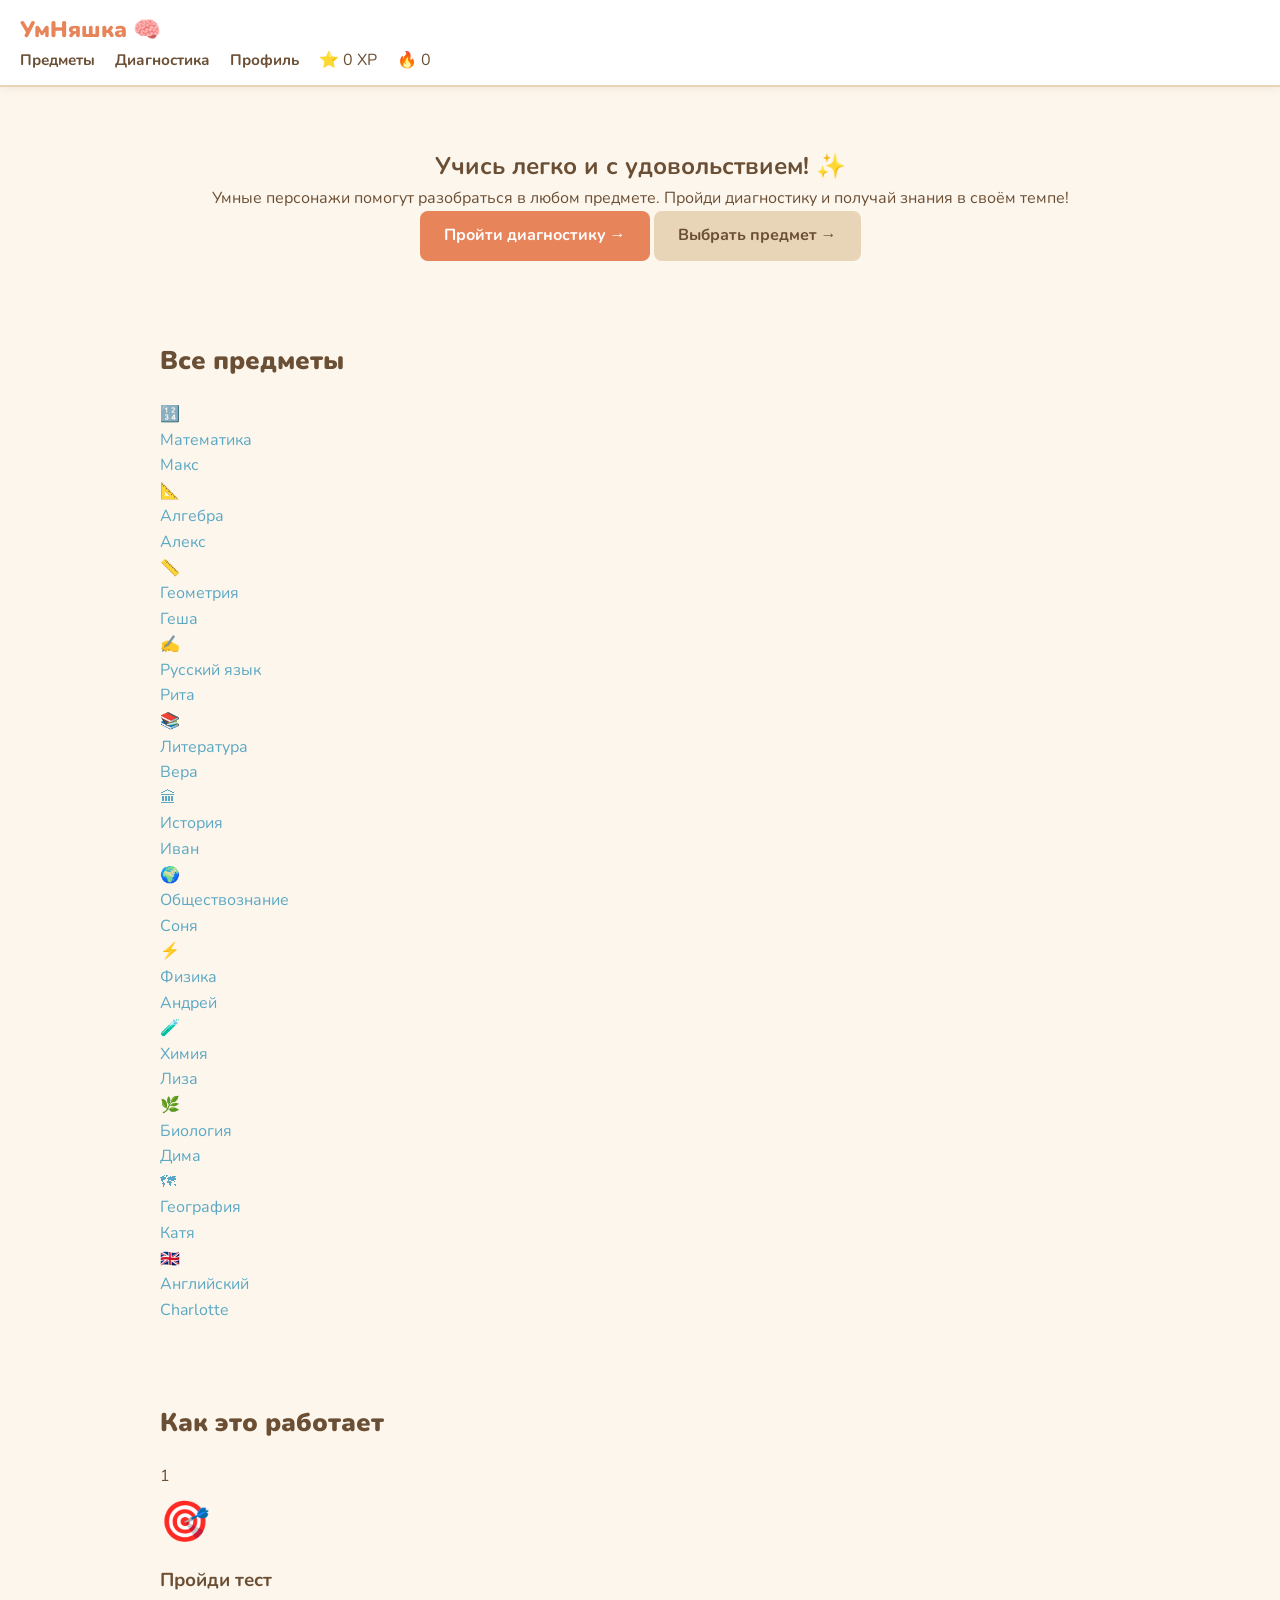
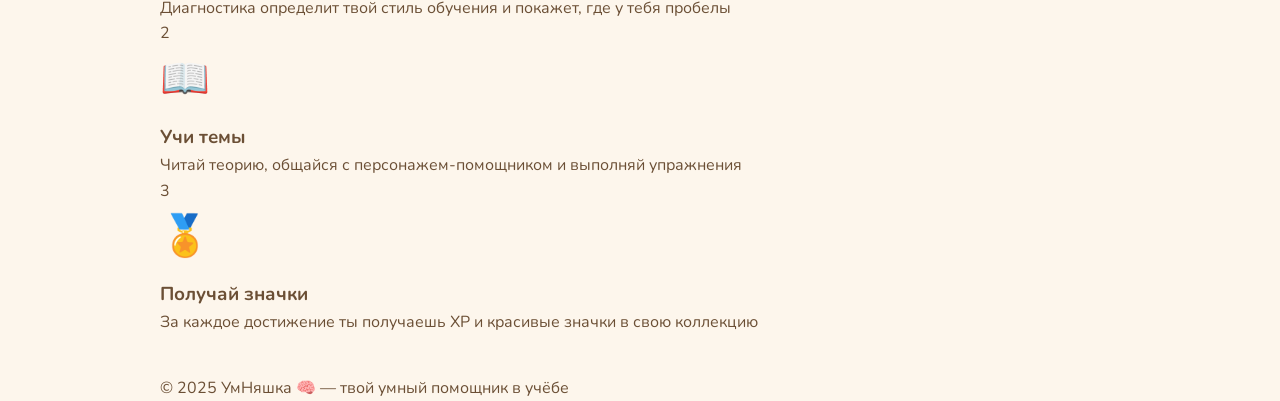
==== index.html @ adae86f0 "feat: УмНяшка v1.0 - complete educational platform" ====
<!DOCTYPE html>
<html lang="ru">
<head>
  <meta charset="UTF-8">
  <meta name="viewport" content="width=device-width, initial-scale=1.0">
  <title>УмНяшка 🧠 — Учись легко и с удовольствием!</title>
  <link href="https://fonts.googleapis.com/css2?family=Nunito:wght@400;600;700;800;900&display=swap" rel="stylesheet">
  <link rel="stylesheet" href="css/style.css">
</head>
<body>
  <nav class="navbar">
    <div class="nav-inner">
      <a href="index.html" class="nav-logo">УмНяшка 🧠</a>
      <button class="nav-hamburger">☰</button>
      <div class="nav-links">
        <a href="subjects.html">Предметы</a>
        <a href="test.html">Диагностика</a>
        <a href="profile.html">Профиль</a>
        <span id="nav-xp" class="nav-badge">⭐ 0 XP</span>
        <span id="nav-streak" class="nav-badge">🔥 0</span>
      </div>
    </div>
  </nav>

  <section class="hero">
    <div class="hero-inner">
      <h1>Учись легко и с удовольствием! ✨</h1>
      <p class="hero-sub">Умные персонажи помогут разобраться в любом предмете. Пройди диагностику и получай знания в своём темпе!</p>
      <div class="hero-btns">
        <a href="test.html" class="btn btn-primary btn-large">Пройти диагностику →</a>
        <a href="subjects.html" class="btn btn-secondary btn-large">Выбрать предмет →</a>
      </div>
    </div>
  </section>

  <section class="section">
    <div class="container">
      <h2 class="section-title">Все предметы</h2>
      <div class="subjects-strip" id="subjects-strip">
        <div class="loading-text">Загружаем предметы...</div>
      </div>
    </div>
  </section>

  <section class="section section-alt">
    <div class="container">
      <h2 class="section-title">Как это работает</h2>
      <div class="steps-grid">
        <div class="step-card">
          <div class="step-num">1</div>
          <div class="step-icon">🎯</div>
          <h3>Пройди тест</h3>
          <p>Диагностика определит твой стиль обучения и покажет, где у тебя пробелы</p>
        </div>
        <div class="step-card">
          <div class="step-num">2</div>
          <div class="step-icon">📖</div>
          <h3>Учи темы</h3>
          <p>Читай теорию, общайся с персонажем-помощником и выполняй упражнения</p>
        </div>
        <div class="step-card">
          <div class="step-num">3</div>
          <div class="step-icon">🏅</div>
          <h3>Получай значки</h3>
          <p>За каждое достижение ты получаешь XP и красивые значки в свою коллекцию</p>
        </div>
      </div>
    </div>
  </section>

  <footer class="footer">
    <div class="container">
      <p>© 2025 УмНяшка 🧠 — твой умный помощник в учёбе</p>
    </div>
  </footer>

  <script src="js/app.js"></script>
  <script src="js/ui.js"></script>
  <script>
    fetch('data/subjects.json')
      .then(r => r.json())
      .then(subjects => {
        const strip = document.getElementById('subjects-strip');
        strip.innerHTML = subjects.map(s => `
          <a href="subject.html?id=${s.id}&grade=${getGrade()}" class="subject-mini-card" style="border-top:4px solid ${s.color}">
            <div class="subject-mini-emoji">${s.emoji}</div>
            <div class="subject-mini-name">${s.name}</div>
            <div class="subject-mini-char">${s.char}</div>
          </a>
        `).join('');
      })
      .catch(() => {
        document.getElementById('subjects-strip').innerHTML = '<p>Не удалось загрузить предметы</p>';
      });
  </script>
</body>
</html>
---- css/style.css ----
@import url('https://fonts.googleapis.com/css2?family=Nunito:wght@400;600;700;800;900&display=swap');

:root {
  --cream: #fdf6ec;
  --beige: #f5e6d0;
  --warm: #e8d5b7;
  --brown: #6b4f35;
  --brown-light: #8b6f4e;
  --peach: #e8845a;
  --peach-light: #f4a882;
  --sage: #6ba882;
  --sky: #5ba8c4;
  --gold: #d4a017;
  --red: #d95f4b;
}

* { box-sizing: border-box; margin: 0; padding: 0; }

body {
  font-family: 'Nunito', sans-serif;
  background: var(--cream);
  color: var(--brown);
  font-size: 16px;
  line-height: 1.6;
}

a { color: var(--sky); text-decoration: none; }
a:hover { text-decoration: underline; }

/* ========== NAV ========== */
nav {
  background: white;
  border-bottom: 2px solid var(--warm);
  padding: 12px 20px;
  display: flex;
  align-items: center;
  justify-content: space-between;
  position: sticky;
  top: 0;
  z-index: 100;
  box-shadow: 0 2px 8px rgba(107,79,53,0.08);
}

.nav-logo {
  font-size: 1.4rem;
  font-weight: 900;
  color: var(--peach);
  text-decoration: none;
}
.nav-logo span { color: var(--brown); }

.nav-links { display: flex; gap: 20px; align-items: center; }
.nav-links a { color: var(--brown); font-weight: 700; font-size: 0.95rem; }
.nav-links a:hover { color: var(--peach); text-decoration: none; }

.nav-right {
  display: flex;
  align-items: center;
  gap: 12px;
  font-weight: 700;
  font-size: 0.9rem;
}

.xp-badge {
  background: var(--gold);
  color: white;
  padding: 4px 10px;
  border-radius: 20px;
  font-size: 0.85rem;
}

.streak-badge {
  background: var(--peach);
  color: white;
  padding: 4px 10px;
  border-radius: 20px;
  font-size: 0.85rem;
}

.nav-hamburger {
  display: none;
  background: none;
  border: none;
  cursor: pointer;
  font-size: 1.5rem;
  color: var(--brown);
}

/* ========== CARDS ========== */
.card {
  background: var(--beige);
  border: 1.5px solid var(--warm);
  border-radius: 16px;
  padding: 20px;
  box-shadow: 0 4px 16px rgba(107,79,53,0.1);
  transition: transform 0.2s ease, box-shadow 0.2s ease;
}

.card:hover { transform: translateY(-2px); box-shadow: 0 8px 24px rgba(107,79,53,0.15); }

/* ========== BUTTONS ========== */
.btn {
  display: inline-block;
  padding: 12px 24px;
  border-radius: 8px;
  font-family: 'Nunito', sans-serif;
  font-weight: 700;
  font-size: 1rem;
  cursor: pointer;
  border: none;
  transition: transform 0.2s ease, opacity 0.2s ease;
  text-decoration: none;
}
.btn:hover { transform: scale(1.02); text-decoration: none; }
.btn:active { transform: scale(0.98); }

.btn-primary { background: var(--peach); color: white; }
.btn-primary:hover { background: var(--peach-light); color: white; }
.btn-secondary { background: var(--warm); color: var(--brown); }
.btn-success { background: var(--sage); color: white; }
.btn-sky { background: var(--sky); color: white; }
.btn-sm { padding: 8px 16px; font-size: 0.9rem; }
.btn-lg { padding: 16px 32px; font-size: 1.1rem; }
.btn-full { width: 100%; display: block; text-align: center; }

/* ========== PROGRESS BAR ========== */
.progress-bar-wrap {
  background: var(--warm);
  border-radius: 20px;
  height: 10px;
  overflow: hidden;
}
.progress-bar-fill {
  height: 100%;
  border-radius: 20px;
  background: var(--peach);
  transition: width 0.6s ease;
}

/* ========== HERO ========== */
.hero {
  text-align: center;
  padding: 60px 20px 40px;
}
.hero-logo {
  font-size: 3.5rem;
  font-weight: 900;
  color: var(--peach);
  margin-bottom: 8px;
}
.hero-tagline {
  font-size: 1.3rem;
  color: var(--brown-light);
  margin-bottom: 30px;
}
.hero-cta {
  display: flex;
  gap: 16px;
  justify-content: center;
  flex-wrap: wrap;
}

/* ========== SUBJECT CARD ========== */
.subject-card {
  background: var(--beige);
  border: 1.5px solid var(--warm);
  border-radius: 16px;
  padding: 16px;
  cursor: pointer;
  transition: transform 0.2s, box-shadow 0.2s;
  text-decoration: none;
  display: flex;
  flex-direction: column;
  gap: 8px;
}
.subject-card:hover { transform: translateY(-3px); box-shadow: 0 8px 24px rgba(107,79,53,0.15); text-decoration: none; }
.subject-card-emoji { font-size: 2.5rem; }
.subject-card-name { font-weight: 800; font-size: 1rem; color: var(--brown); }
.subject-card-char { font-size: 0.85rem; color: var(--brown-light); }
.subject-card-xp { font-size: 0.8rem; color: var(--gold); font-weight: 700; }

/* ========== GRID ========== */
.grid-2 { display: grid; grid-template-columns: repeat(2, 1fr); gap: 16px; }
.grid-3 { display: grid; grid-template-columns: repeat(3, 1fr); gap: 16px; }
.grid-4 { display: grid; grid-template-columns: repeat(4, 1fr); gap: 16px; }

/* ========== CONTAINER ========== */
.container { max-width: 1000px; margin: 0 auto; padding: 0 20px; }

/* ========== SECTION ========== */
.section { padding: 40px 0; }
.section-title { font-size: 1.6rem; font-weight: 900; margin-bottom: 20px; color: var(--brown); }

/* ========== TOPIC LIST ========== */
.topic-item {
  background: white;
  border: 1.5px solid var(--warm);
  border-radius: 12px;
  padding: 14px 16px;
  display: flex;
  align-items: center;
  gap: 12px;
  margin-bottom: 8px;
  cursor: pointer;
  transition: all 0.2s;
  text-decoration: none;
  color: var(--brown);
}
.topic-item:hover { border-color: var(--peach); transform: translateX(4px); text-decoration: none; color: var(--brown); }
.topic-item.done { border-color: var(--sage); background: #f0faf4; }
.topic-item.locked { opacity: 0.5; cursor: not-allowed; }
.topic-status { font-size: 1.2rem; min-width: 24px; }
.topic-title { font-weight: 700; flex: 1; }
.topic-xp { font-size: 0.85rem; color: var(--gold); font-weight: 700; white-space: nowrap; }
.topic-diff { display: flex; gap: 2px; }
.topic-diff span { font-size: 0.7rem; }

/* ========== CHAT ========== */
.chat-container {
  background: white;
  border: 1.5px solid var(--warm);
  border-radius: 16px;
  display: flex;
  flex-direction: column;
  height: 420px;
}
.chat-header {
  padding: 14px 16px;
  border-bottom: 1px solid var(--warm);
  display: flex;
  align-items: center;
  gap: 10px;
  background: var(--beige);
  border-radius: 16px 16px 0 0;
}
.chat-avatar { font-size: 1.8rem; }
.chat-char-name { font-weight: 800; color: var(--brown); }
.chat-char-sub { font-size: 0.8rem; color: var(--brown-light); }
.chat-messages { flex: 1; overflow-y: auto; padding: 16px; display: flex; flex-direction: column; gap: 10px; }
.chat-msg { max-width: 80%; padding: 10px 14px; border-radius: 12px; font-size: 0.95rem; line-height: 1.5; }
.chat-msg.user { background: var(--peach); color: white; align-self: flex-end; border-radius: 12px 12px 4px 12px; }
.chat-msg.char { background: var(--beige); color: var(--brown); align-self: flex-start; border-radius: 12px 12px 12px 4px; border: 1px solid var(--warm); }
.chat-typing { display: flex; gap: 4px; padding: 12px 14px; background: var(--beige); border-radius: 12px; align-self: flex-start; }
.chat-typing span { width: 8px; height: 8px; background: var(--brown-light); border-radius: 50%; animation: bounce 1s infinite; }
.chat-typing span:nth-child(2) { animation-delay: 0.15s; }
.chat-typing span:nth-child(3) { animation-delay: 0.3s; }
@keyframes bounce { 0%, 60%, 100% { transform: translateY(0); } 30% { transform: translateY(-8px); } }

.chat-input-wrap {
  padding: 12px 16px;
  border-top: 1px solid var(--warm);
  display: flex;
  gap: 8px;
}
.chat-input {
  flex: 1;
  border: 1.5px solid var(--warm);
  border-radius: 8px;
  padding: 10px 14px;
  font-family: 'Nunito', sans-serif;
  font-size: 0.95rem;
  color: var(--brown);
  background: var(--cream);
  resize: none;
}
.chat-input:focus { outline: none; border-color: var(--peach); }

/* ========== EXERCISES ========== */
.exercise-option {
  background: white;
  border: 2px solid var(--warm);
  border-radius: 10px;
  padding: 12px 16px;
  margin-bottom: 8px;
  cursor: pointer;
  font-weight: 600;
  transition: all 0.2s;
}
.exercise-option:hover { border-color: var(--peach); background: #fff8f4; }
.exercise-option.correct { border-color: var(--sage); background: #f0faf4; color: var(--sage); }
.exercise-option.wrong { border-color: var(--red); background: #fef0ee; color: var(--red); }
.exercise-option.wrong { animation: shake 0.4s; }
@keyframes shake { 0%, 100% { transform: translateX(0); } 25% { transform: translateX(-8px); } 75% { transform: translateX(8px); } }

/* ========== TABS ========== */
.tabs { display: flex; gap: 4px; border-bottom: 2px solid var(--warm); margin-bottom: 20px; }
.tab-btn {
  padding: 10px 20px;
  border: none;
  background: none;
  font-family: 'Nunito', sans-serif;
  font-weight: 700;
  font-size: 0.95rem;
  color: var(--brown-light);
  cursor: pointer;
  border-radius: 8px 8px 0 0;
  transition: all 0.2s;
}
.tab-btn.active { color: var(--peach); border-bottom: 3px solid var(--peach); background: var(--beige); }
.tab-content { display: none; }
.tab-content.active { display: block; }

/* ========== GRADE SELECTOR ========== */
.grade-selector { display: flex; gap: 8px; flex-wrap: wrap; }
.grade-btn {
  width: 44px; height: 44px;
  border: 2px solid var(--warm);
  border-radius: 50%;
  background: white;
  font-family: 'Nunito', sans-serif;
  font-weight: 800;
  font-size: 1rem;
  color: var(--brown-light);
  cursor: pointer;
  transition: all 0.2s;
}
.grade-btn:hover { border-color: var(--peach); color: var(--peach); }
.grade-btn.active { background: var(--peach); border-color: var(--peach); color: white; }

/* ========== BADGE ========== */
.badge-item {
  background: var(--beige);
  border: 1.5px solid var(--warm);
  border-radius: 12px;
  padding: 14px;
  text-align: center;
  transition: transform 0.2s;
}
.badge-item.earned { border-color: var(--gold); background: #fffbf0; }
.badge-item.locked { opacity: 0.5; filter: grayscale(0.8); }
.badge-emoji { font-size: 2rem; display: block; margin-bottom: 6px; }
.badge-name { font-weight: 800; font-size: 0.85rem; color: var(--brown); }
.badge-desc { font-size: 0.75rem; color: var(--brown-light); margin-top: 4px; }

/* ========== TOAST ========== */
#toast-container {
  position: fixed;
  bottom: 20px;
  right: 20px;
  z-index: 9999;
  display: flex;
  flex-direction: column;
  gap: 8px;
}
.toast {
  padding: 12px 18px;
  border-radius: 12px;
  font-weight: 700;
  color: white;
  font-size: 0.95rem;
  box-shadow: 0 4px 16px rgba(0,0,0,0.2);
  animation: slideIn 0.3s ease;
  max-width: 300px;
}
.toast.success { background: var(--sage); }
.toast.error { background: var(--red); }
.toast.xp { background: var(--gold); }
.toast.badge { background: var(--peach); }
@keyframes slideIn { from { transform: translateX(100px); opacity: 0; } to { transform: translateX(0); opacity: 1; } }

/* ========== XP FLOAT ========== */
.xp-float {
  position: fixed;
  font-size: 1.3rem;
  font-weight: 900;
  color: var(--gold);
  pointer-events: none;
  animation: floatUp 1.5s ease forwards;
  z-index: 9998;
}
@keyframes floatUp { 0% { transform: translateY(0); opacity: 1; } 100% { transform: translateY(-80px); opacity: 0; } }

/* ========== BADGE MODAL ========== */
#badge-modal {
  position: fixed;
  inset: 0;
  background: rgba(0,0,0,0.5);
  display: none;
  align-items: center;
  justify-content: center;
  z-index: 9997;
}
#badge-modal.show { display: flex; }
.badge-modal-inner {
  background: white;
  border-radius: 24px;
  padding: 40px;
  text-align: center;
  max-width: 360px;
  width: 90%;
  animation: popIn 0.4s cubic-bezier(0.175, 0.885, 0.32, 1.275);
}
@keyframes popIn { from { transform: scale(0.5); opacity: 0; } to { transform: scale(1); opacity: 1; } }
.badge-modal-emoji { font-size: 4rem; margin-bottom: 12px; }
.badge-modal-title { font-size: 1.4rem; font-weight: 900; color: var(--brown); }
.badge-modal-desc { color: var(--brown-light); margin: 8px 0 20px; }

/* ========== THEORY ========== */
.theory-box {
  background: white;
  border: 1.5px solid var(--warm);
  border-radius: 16px;
  padding: 24px;
  margin-bottom: 20px;
}
.formula-box {
  background: var(--beige);
  border-left: 4px solid var(--peach);
  border-radius: 8px;
  padding: 16px;
  margin: 16px 0;
  font-family: monospace;
  font-size: 1rem;
}
.example-box {
  background: #f0faf4;
  border: 1px solid var(--sage);
  border-radius: 12px;
  padding: 16px;
  margin: 16px 0;
}
.example-box h4 { color: var(--sage); margin-bottom: 8px; }

/* ========== PROFILE ========== */
.level-bar { margin: 12px 0; }
.level-label { display: flex; justify-content: space-between; font-size: 0.85rem; color: var(--brown-light); margin-bottom: 4px; }

.stats-grid {
  display: grid;
  grid-template-columns: repeat(2, 1fr);
  gap: 12px;
}
.stat-item {
  background: white;
  border: 1.5px solid var(--warm);
  border-radius: 12px;
  padding: 16px;
  text-align: center;
}
.stat-value { font-size: 2rem; font-weight: 900; color: var(--peach); }
.stat-label { font-size: 0.8rem; color: var(--brown-light); margin-top: 4px; }

/* ========== HORIZONTAL SCROLL ========== */
.scroll-row { display: flex; gap: 12px; overflow-x: auto; padding-bottom: 8px; }
.scroll-row::-webkit-scrollbar { height: 4px; }
.scroll-row::-webkit-scrollbar-track { background: var(--warm); border-radius: 4px; }
.scroll-row::-webkit-scrollbar-thumb { background: var(--peach-light); border-radius: 4px; }

/* ========== HOW IT WORKS ========== */
.steps { display: grid; grid-template-columns: repeat(3, 1fr); gap: 20px; }
.step { text-align: center; padding: 24px; background: white; border-radius: 16px; border: 1.5px solid var(--warm); }
.step-icon { font-size: 2.5rem; margin-bottom: 12px; }
.step-title { font-weight: 800; margin-bottom: 6px; }
.step-desc { font-size: 0.9rem; color: var(--brown-light); }

/* ========== TEST ========== */
.test-progress {
  background: var(--warm);
  border-radius: 20px;
  height: 12px;
  margin: 20px 0;
  overflow: hidden;
}
.test-progress-fill {
  height: 100%;
  border-radius: 20px;
  background: linear-gradient(90deg, var(--peach), var(--gold));
  transition: width 0.5s ease;
}
.question-card {
  background: white;
  border-radius: 20px;
  border: 1.5px solid var(--warm);
  padding: 28px;
  margin-bottom: 20px;
  box-shadow: 0 4px 16px rgba(107,79,53,0.08);
}
.question-text { font-size: 1.15rem; font-weight: 700; margin-bottom: 20px; color: var(--brown); }
.question-num { font-size: 0.85rem; color: var(--brown-light); margin-bottom: 8px; }

/* ========== DRAG & DROP ========== */
.match-container { display: grid; grid-template-columns: 1fr 1fr; gap: 12px; }
.match-col { display: flex; flex-direction: column; gap: 8px; }
.match-item {
  background: var(--beige);
  border: 2px solid var(--warm);
  border-radius: 10px;
  padding: 10px 14px;
  font-weight: 600;
  cursor: grab;
  user-select: none;
}
.match-item.dragging { opacity: 0.5; }
.match-drop {
  background: white;
  border: 2px dashed var(--warm);
  border-radius: 10px;
  padding: 10px 14px;
  min-height: 44px;
  transition: border-color 0.2s;
}
.match-drop.over { border-color: var(--peach); background: #fff8f4; }
.match-drop.correct { border-color: var(--sage); background: #f0faf4; }
.match-drop.wrong { border-color: var(--red); background: #fef0ee; }

/* ========== STREAK CALENDAR ========== */
.streak-cal { display: flex; gap: 6px; flex-wrap: wrap; }
.cal-day {
  width: 32px;
  height: 32px;
  border-radius: 6px;
  background: var(--warm);
  display: flex;
  align-items: center;
  justify-content: center;
  font-size: 0.7rem;
  font-weight: 700;
  color: var(--brown-light);
}
.cal-day.active { background: var(--peach); color: white; }
.cal-day.today { border: 2px solid var(--brown); }

/* ========== FILL BLANK ========== */
.fill-blank-input {
  display: inline-block;
  border: none;
  border-bottom: 2px solid var(--peach);
  background: transparent;
  font-family: 'Nunito', sans-serif;
  font-size: 1rem;
  font-weight: 700;
  color: var(--brown);
  padding: 4px 8px;
  min-width: 100px;
  text-align: center;
}
.fill-blank-input:focus { outline: none; }

/* ========== RESULT PAGE ========== */
.result-header { text-align: center; padding: 40px 20px; }
.result-emoji { font-size: 4rem; margin-bottom: 12px; }
.result-title { font-size: 2rem; font-weight: 900; color: var(--brown); }
.result-subtitle { color: var(--brown-light); margin-top: 8px; }

.personality-card {
  background: linear-gradient(135deg, var(--peach), var(--peach-light));
  border-radius: 20px;
  padding: 24px;
  color: white;
  text-align: center;
  margin-bottom: 20px;
}
.personality-type { font-size: 1.8rem; font-weight: 900; }
.personality-desc { opacity: 0.9; margin-top: 8px; }

/* ========== AVATAR PICKER ========== */
.avatar-grid { display: flex; flex-wrap: wrap; gap: 8px; }
.avatar-option {
  width: 48px; height: 48px;
  font-size: 1.8rem;
  border: 2px solid var(--warm);
  border-radius: 12px;
  cursor: pointer;
  background: white;
  display: flex;
  align-items: center;
  justify-content: center;
  transition: all 0.2s;
}
.avatar-option:hover { border-color: var(--peach); transform: scale(1.1); }
.avatar-option.selected { border-color: var(--peach); background: var(--beige); transform: scale(1.1); }

/* ========== RESPONSIVE ========== */
@media (max-width: 768px) {
  .nav-links { display: none; }
  .nav-hamburger { display: block; }
  .nav-links.open { display: flex; flex-direction: column; position: absolute; top: 60px; left: 0; right: 0; background: white; padding: 16px 20px; border-bottom: 2px solid var(--warm); gap: 12px; }
  
  .grid-4 { grid-template-columns: repeat(2, 1fr); }
  .grid-3 { grid-template-columns: repeat(2, 1fr); }
  .steps { grid-template-columns: 1fr; }
  .hero-logo { font-size: 2.5rem; }
  .stats-grid { grid-template-columns: repeat(2, 1fr); }
  .match-container { grid-template-columns: 1fr; }
  
  .topic-layout { display: block !important; }
  .chat-container { height: 350px; }
}

@media (max-width: 480px) {
  .grid-4 { grid-template-columns: repeat(2, 1fr); }
  .grid-3 { grid-template-columns: 1fr; }
  .grid-2 { grid-template-columns: 1fr; }
  .hero-cta { flex-direction: column; align-items: center; }
}

/* ========== ANIMATED DECORATIONS ========== */
.float-emoji {
  position: absolute;
  animation: floatAround 6s ease-in-out infinite;
  pointer-events: none;
  opacity: 0.3;
  font-size: 2rem;
}
.float-emoji:nth-child(2) { animation-delay: -2s; }
.float-emoji:nth-child(3) { animation-delay: -4s; }
@keyframes floatAround { 0%, 100% { transform: translateY(0) rotate(0deg); } 50% { transform: translateY(-20px) rotate(10deg); } }
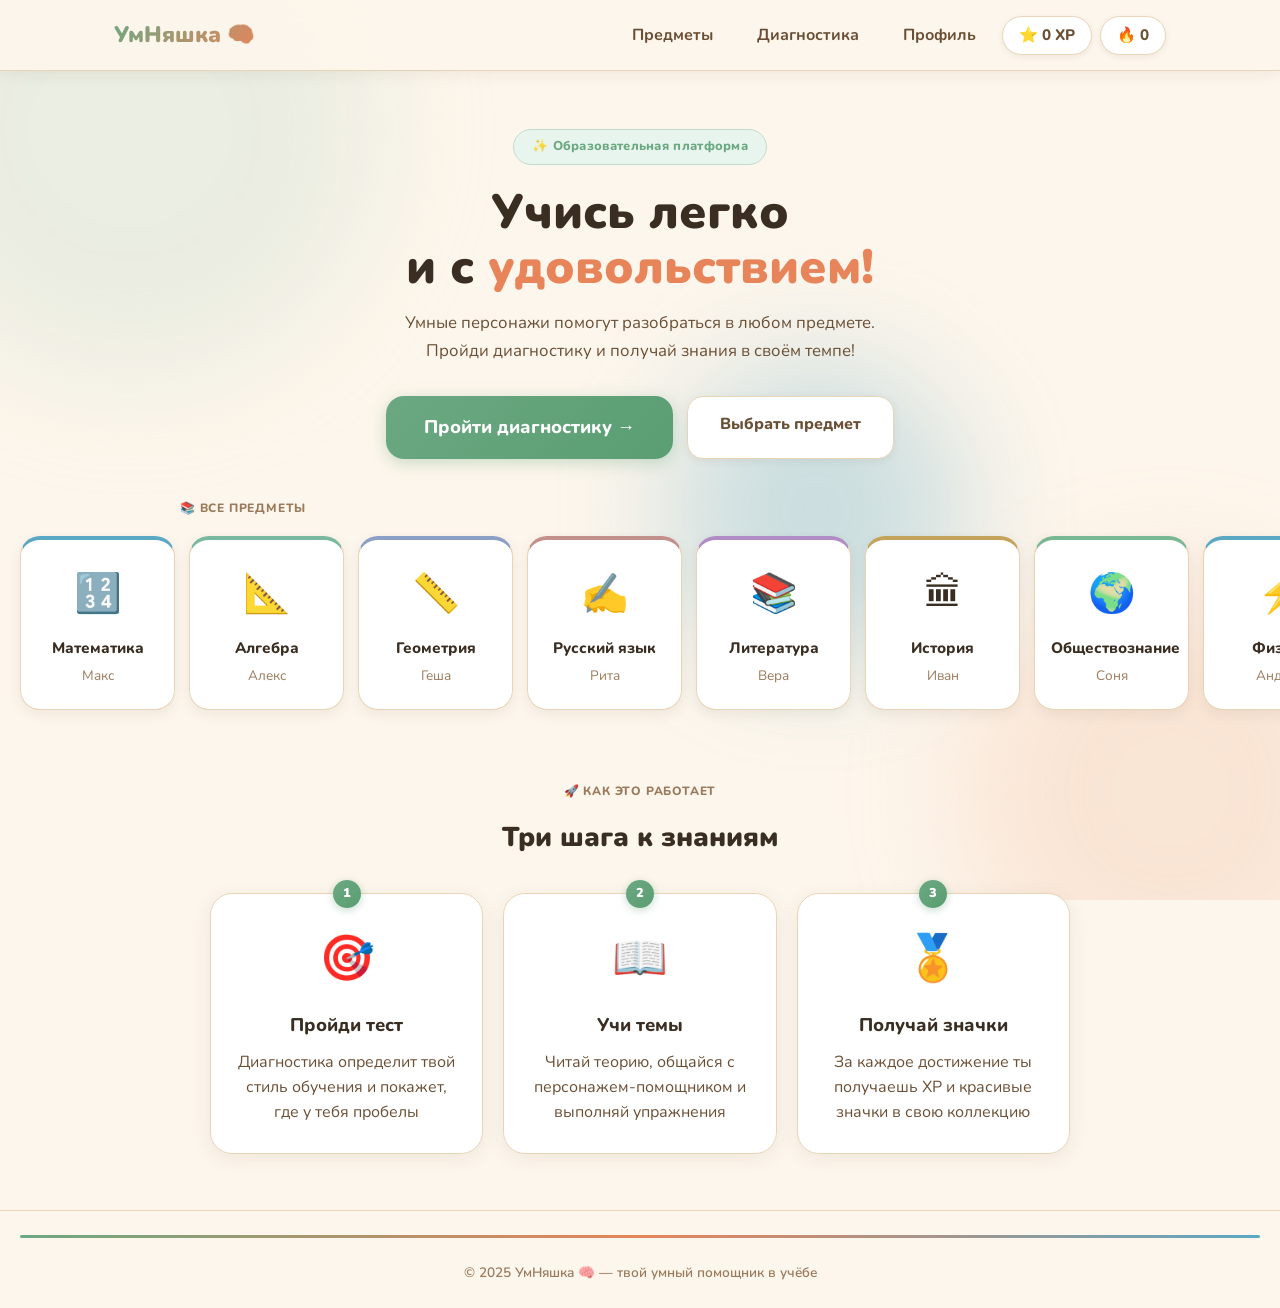
==== commit 85e5454b: "design: complete visual redesign matching SoftSkillgrad style" ====
--- a/index.html
+++ b/index.html
@@ -8,10 +8,17 @@
   <link rel="stylesheet" href="css/style.css">
 </head>
 <body>
+  <!-- Background blobs -->
+  <div class="bg-deco">
+    <div class="bg-blob blob1"></div>
+    <div class="bg-blob blob2"></div>
+    <div class="bg-blob blob3"></div>
+  </div>
+
   <nav class="navbar">
     <div class="nav-inner">
       <a href="index.html" class="nav-logo">УмНяшка 🧠</a>
-      <button class="nav-hamburger">☰</button>
+      <button class="nav-hamburger" onclick="this.nextElementSibling.classList.toggle('open')">☰</button>
       <div class="nav-links">
         <a href="subjects.html">Предметы</a>
         <a href="test.html">Диагностика</a>
@@ -22,48 +29,53 @@
     </div>
   </nav>
 
+  <!-- Hero -->
   <section class="hero">
     <div class="hero-inner">
-      <h1>Учись легко и с удовольствием! ✨</h1>
+      <div class="hero-badge">✨ Образовательная платформа</div>
+      <h1>Учись легко<br>и с <span>удовольствием!</span></h1>
       <p class="hero-sub">Умные персонажи помогут разобраться в любом предмете. Пройди диагностику и получай знания в своём темпе!</p>
       <div class="hero-btns">
         <a href="test.html" class="btn btn-primary btn-large">Пройти диагностику →</a>
-        <a href="subjects.html" class="btn btn-secondary btn-large">Выбрать предмет →</a>
+        <a href="subjects.html" class="btn-ghost btn-large" style="border-radius:16px;padding:14px 32px;font-size:1rem;font-weight:800;display:inline-block;background:var(--card);border:1.5px solid var(--border);color:var(--text2);cursor:pointer;transition:.2s;font-family:'Nunito',sans-serif;">Выбрать предмет</a>
       </div>
     </div>
   </section>
 
-  <section class="section">
-    <div class="container">
-      <h2 class="section-title">Все предметы</h2>
-      <div class="subjects-strip" id="subjects-strip">
-        <div class="loading-text">Загружаем предметы...</div>
-      </div>
+  <!-- Subjects strip -->
+  <section class="subjects-strip-section">
+    <div class="container" style="padding-bottom:0">
+      <div class="section-label" style="padding: 0 4px 0 0">📚 Все предметы</div>
+    </div>
+    <div class="subjects-strip-scroll" id="subjects-strip">
+      <div class="loading-text">Загружаем предметы...</div>
     </div>
   </section>
 
-  <section class="section section-alt">
-    <div class="container">
-      <h2 class="section-title">Как это работает</h2>
-      <div class="steps-grid">
-        <div class="step-card">
-          <div class="step-num">1</div>
-          <div class="step-icon">🎯</div>
-          <h3>Пройди тест</h3>
-          <p>Диагностика определит твой стиль обучения и покажет, где у тебя пробелы</p>
-        </div>
-        <div class="step-card">
-          <div class="step-num">2</div>
-          <div class="step-icon">📖</div>
-          <h3>Учи темы</h3>
-          <p>Читай теорию, общайся с персонажем-помощником и выполняй упражнения</p>
-        </div>
-        <div class="step-card">
-          <div class="step-num">3</div>
-          <div class="step-icon">🏅</div>
-          <h3>Получай значки</h3>
-          <p>За каждое достижение ты получаешь XP и красивые значки в свою коллекцию</p>
-        </div>
+  <!-- How it works -->
+  <section class="steps-section">
+    <div style="text-align:center;margin-bottom:32px;position:relative;z-index:5">
+      <div class="section-label">🚀 Как это работает</div>
+      <div class="section-title">Три шага к знаниям</div>
+    </div>
+    <div class="steps-grid">
+      <div class="step-card fade-up" style="animation-delay:.05s">
+        <div class="step-num">1</div>
+        <span class="step-icon">🎯</span>
+        <h3>Пройди тест</h3>
+        <p>Диагностика определит твой стиль обучения и покажет, где у тебя пробелы</p>
+      </div>
+      <div class="step-card fade-up" style="animation-delay:.15s">
+        <div class="step-num">2</div>
+        <span class="step-icon">📖</span>
+        <h3>Учи темы</h3>
+        <p>Читай теорию, общайся с персонажем-помощником и выполняй упражнения</p>
+      </div>
+      <div class="step-card fade-up" style="animation-delay:.25s">
+        <div class="step-num">3</div>
+        <span class="step-icon">🏅</span>
+        <h3>Получай значки</h3>
+        <p>За каждое достижение ты получаешь XP и красивые значки в свою коллекцию</p>
       </div>
     </div>
   </section>
@@ -83,14 +95,14 @@
         const strip = document.getElementById('subjects-strip');
         strip.innerHTML = subjects.map(s => `
           <a href="subject.html?id=${s.id}&grade=${getGrade()}" class="subject-mini-card" style="border-top:4px solid ${s.color}">
-            <div class="subject-mini-emoji">${s.emoji}</div>
+            <span class="subject-mini-emoji">${s.emoji}</span>
             <div class="subject-mini-name">${s.name}</div>
             <div class="subject-mini-char">${s.char}</div>
           </a>
         `).join('');
       })
       .catch(() => {
-        document.getElementById('subjects-strip').innerHTML = '<p>Не удалось загрузить предметы</p>';
+        document.getElementById('subjects-strip').innerHTML = '<p style="padding:0 20px;color:var(--text3)">Не удалось загрузить предметы</p>';
       });
   </script>
 </body>
--- a/css/style.css
+++ b/css/style.css
@@ -1,607 +1,849 @@
 @import url('https://fonts.googleapis.com/css2?family=Nunito:wght@400;600;700;800;900&display=swap');
 
+/* ===== CSS VARIABLES ===== */
 :root {
-  --cream: #fdf6ec;
-  --beige: #f5e6d0;
-  --warm: #e8d5b7;
-  --brown: #6b4f35;
-  --brown-light: #8b6f4e;
-  --peach: #e8845a;
-  --peach-light: #f4a882;
-  --sage: #6ba882;
-  --sky: #5ba8c4;
-  --gold: #d4a017;
-  --red: #d95f4b;
+  --bg:        #fdf6ec;
+  --bg2:       #f5ede0;
+  --card:      #ffffff;
+  --sage:      #6ba882;
+  --sage-light:#e8f5ee;
+  --sage-mid:  #c2d9cb;
+  --peach:     #e8845a;
+  --peach-light:#fde9dc;
+  --peach-mid: #f4bfa0;
+  --sky:       #5ba8c4;
+  --sky-light: #dff2fa;
+  --gold:      #d4a017;
+  --gold-light:#fef3d8;
+  --text:      #3a2e22;
+  --text2:     #6b4f35;
+  --text3:     #9a7a5a;
+  --border:    #e8d5b7;
+  --shadow:    rgba(58,46,34,.08);
+  --shadow2:   rgba(58,46,34,.16);
 }
 
 * { box-sizing: border-box; margin: 0; padding: 0; }
 
 body {
   font-family: 'Nunito', sans-serif;
-  background: var(--cream);
-  color: var(--brown);
-  font-size: 16px;
-  line-height: 1.6;
+  background: var(--bg);
+  color: var(--text);
+  font-size: 20px;
+  line-height: 1.65;
+  min-height: 100vh;
 }
 
 a { color: var(--sky); text-decoration: none; }
-a:hover { text-decoration: underline; }
-
-/* ========== NAV ========== */
-nav {
-  background: white;
-  border-bottom: 2px solid var(--warm);
-  padding: 12px 20px;
-  display: flex;
-  align-items: center;
-  justify-content: space-between;
-  position: sticky;
-  top: 0;
-  z-index: 100;
-  box-shadow: 0 2px 8px rgba(107,79,53,0.08);
-}
-
+a:hover { text-decoration: none; }
+
+/* ===== DECORATIVE BACKGROUND ===== */
+.bg-deco {
+  position: fixed; inset: 0; pointer-events: none; z-index: 0; overflow: hidden;
+}
+.bg-blob {
+  position: absolute; border-radius: 50%; filter: blur(60px); opacity: .30;
+}
+.blob1 { width: 500px; height: 500px; background: var(--sage-mid);  top: -120px; left: -120px; }
+.blob2 { width: 420px; height: 420px; background: var(--peach-mid); bottom: -100px; right: -100px; }
+.blob3 { width: 300px; height: 300px; background: var(--sky);       top: 40%; left: 52%; }
+
+/* ===== HEADER / NAV ===== */
+.navbar {
+  position: sticky; top: 0; z-index: 100;
+  background: rgba(253,246,236,.88);
+  backdrop-filter: blur(12px);
+  border-bottom: 1px solid var(--border);
+  box-shadow: 0 2px 16px var(--shadow);
+}
+.nav-inner {
+  max-width: 1100px; margin: 0 auto;
+  display: flex; align-items: center; justify-content: space-between;
+  padding: 14px 24px; gap: 16px;
+}
 .nav-logo {
-  font-size: 1.4rem;
-  font-weight: 900;
-  color: var(--peach);
-  text-decoration: none;
-}
-.nav-logo span { color: var(--brown); }
-
-.nav-links { display: flex; gap: 20px; align-items: center; }
-.nav-links a { color: var(--brown); font-weight: 700; font-size: 0.95rem; }
-.nav-links a:hover { color: var(--peach); text-decoration: none; }
-
-.nav-right {
-  display: flex;
-  align-items: center;
-  gap: 12px;
-  font-weight: 700;
-  font-size: 0.9rem;
-}
-
-.xp-badge {
-  background: var(--gold);
-  color: white;
-  padding: 4px 10px;
-  border-radius: 20px;
-  font-size: 0.85rem;
-}
-
-.streak-badge {
-  background: var(--peach);
-  color: white;
-  padding: 4px 10px;
-  border-radius: 20px;
-  font-size: 0.85rem;
-}
-
+  font-size: 1.4rem; font-weight: 900;
+  background: linear-gradient(135deg, var(--sage), var(--peach));
+  -webkit-background-clip: text; -webkit-text-fill-color: transparent;
+  background-clip: text;
+  text-decoration: none; flex-shrink: 0;
+}
+.nav-links {
+  display: flex; align-items: center; gap: 8px; flex-wrap: wrap;
+}
+.nav-links a {
+  color: var(--text2); font-weight: 700; font-size: 1rem;
+  padding: 8px 18px; border-radius: 12px;
+  transition: .2s; text-decoration: none;
+}
+.nav-links a:hover { background: var(--sage-light); color: var(--sage); }
+.nav-badge {
+  background: var(--card); border: 1.5px solid var(--border);
+  border-radius: 20px; padding: 6px 16px;
+  font-size: .95rem; font-weight: 800; color: var(--text2);
+  box-shadow: 0 2px 6px var(--shadow);
+}
 .nav-hamburger {
-  display: none;
-  background: none;
-  border: none;
-  cursor: pointer;
-  font-size: 1.5rem;
-  color: var(--brown);
-}
-
-/* ========== CARDS ========== */
+  display: none; background: none; border: none;
+  font-size: 1.4rem; cursor: pointer; color: var(--text2);
+}
+
+/* ===== BUTTONS ===== */
+.btn, .btn-primary, .btn-secondary, .btn-sm {
+  display: inline-block; border: none; border-radius: 16px;
+  padding: 14px 28px; font-size: 1.05rem; font-weight: 800;
+  cursor: pointer; font-family: 'Nunito', sans-serif;
+  transition: .2s; text-decoration: none; text-align: center;
+}
+.btn-primary {
+  background: linear-gradient(135deg, var(--sage), #5a9e72);
+  color: #fff;
+  box-shadow: 0 4px 16px rgba(107,168,130,.35);
+}
+.btn-primary:hover { transform: translateY(-2px); box-shadow: 0 8px 24px rgba(107,168,130,.45); color: #fff; }
+
+.btn-secondary, .btn-ghost {
+  background: var(--card); border: 1.5px solid var(--border);
+  color: var(--text2);
+  box-shadow: 0 2px 8px var(--shadow);
+}
+.btn-secondary:hover, .btn-ghost:hover {
+  border-color: var(--sage); color: var(--sage); background: var(--sage-light);
+  transform: translateY(-2px);
+}
+
+.btn-peach {
+  background: linear-gradient(135deg, var(--peach), #d06840);
+  color: #fff; border: none; border-radius: 16px;
+  padding: 14px 28px; font-size: 1.05rem; font-weight: 800;
+  cursor: pointer; font-family: 'Nunito', sans-serif;
+  transition: .2s; text-decoration: none; display: inline-block;
+  box-shadow: 0 4px 16px rgba(232,132,90,.35);
+}
+.btn-peach:hover { transform: translateY(-2px); box-shadow: 0 8px 24px rgba(232,132,90,.45); color: #fff; }
+
+.btn-sm { padding: 10px 20px; font-size: .95rem; border-radius: 12px; }
+.btn-large { padding: 16px 38px; font-size: 1.15rem; border-radius: 18px; }
+
+/* ===== CONTAINER ===== */
+.container {
+  max-width: 960px; margin: 0 auto; padding: 0 20px;
+  position: relative; z-index: 5;
+}
+
+/* ===== CARDS ===== */
 .card {
-  background: var(--beige);
-  border: 1.5px solid var(--warm);
-  border-radius: 16px;
-  padding: 20px;
-  box-shadow: 0 4px 16px rgba(107,79,53,0.1);
-  transition: transform 0.2s ease, box-shadow 0.2s ease;
-}
-
-.card:hover { transform: translateY(-2px); box-shadow: 0 8px 24px rgba(107,79,53,0.15); }
-
-/* ========== BUTTONS ========== */
-.btn {
+  background: var(--card); border-radius: 20px;
+  border: 1.5px solid var(--border);
+  box-shadow: 0 4px 20px var(--shadow);
+  transition: .2s;
+}
+.card:hover { transform: translateY(-4px); box-shadow: 0 8px 28px var(--shadow2); }
+
+/* ===== SECTION LABELS ===== */
+.section-label {
+  font-size: .75rem; font-weight: 800; text-transform: uppercase;
+  letter-spacing: .8px; color: var(--text3); margin-bottom: 14px;
+}
+.section-title {
+  font-size: 1.7rem; font-weight: 900; color: var(--text); margin-bottom: 8px;
+}
+.section-sub { font-size: 1rem; color: var(--text3); margin-bottom: 24px; }
+
+/* ===== ANIMATIONS ===== */
+@keyframes fadeUp {
+  from { opacity: 0; transform: translateY(18px); }
+  to   { opacity: 1; transform: translateY(0); }
+}
+@keyframes fadeIn { from { opacity: 0; } to { opacity: 1; } }
+@keyframes float { 0%,100% { transform: translateY(0); } 50% { transform: translateY(-8px); } }
+@keyframes popIn { from { transform: scale(.5); opacity: 0; } to { transform: scale(1); opacity: 1; } }
+
+.fade-up { animation: fadeUp .45s ease both; }
+
+/* ===== HERO ===== */
+.hero {
+  position: relative; z-index: 5;
+  text-align: center; padding: 56px 24px 40px;
+}
+.hero-badge {
   display: inline-block;
-  padding: 12px 24px;
-  border-radius: 8px;
-  font-family: 'Nunito', sans-serif;
-  font-weight: 700;
-  font-size: 1rem;
-  cursor: pointer;
-  border: none;
-  transition: transform 0.2s ease, opacity 0.2s ease;
-  text-decoration: none;
-}
-.btn:hover { transform: scale(1.02); text-decoration: none; }
-.btn:active { transform: scale(0.98); }
-
-.btn-primary { background: var(--peach); color: white; }
-.btn-primary:hover { background: var(--peach-light); color: white; }
-.btn-secondary { background: var(--warm); color: var(--brown); }
-.btn-success { background: var(--sage); color: white; }
-.btn-sky { background: var(--sky); color: white; }
-.btn-sm { padding: 8px 16px; font-size: 0.9rem; }
-.btn-lg { padding: 16px 32px; font-size: 1.1rem; }
-.btn-full { width: 100%; display: block; text-align: center; }
-
-/* ========== PROGRESS BAR ========== */
-.progress-bar-wrap {
-  background: var(--warm);
-  border-radius: 20px;
-  height: 10px;
-  overflow: hidden;
-}
-.progress-bar-fill {
-  height: 100%;
-  border-radius: 20px;
-  background: var(--peach);
-  transition: width 0.6s ease;
-}
-
-/* ========== HERO ========== */
-.hero {
-  text-align: center;
-  padding: 60px 20px 40px;
-}
-.hero-logo {
-  font-size: 3.5rem;
-  font-weight: 900;
-  color: var(--peach);
-  margin-bottom: 8px;
-}
-.hero-tagline {
-  font-size: 1.3rem;
-  color: var(--brown-light);
-  margin-bottom: 30px;
-}
-.hero-cta {
-  display: flex;
-  gap: 16px;
-  justify-content: center;
-  flex-wrap: wrap;
-}
-
-/* ========== SUBJECT CARD ========== */
+  background: var(--sage-light); color: var(--sage);
+  border: 1.5px solid var(--sage-mid); border-radius: 20px;
+  padding: 6px 18px; font-size: .8rem; font-weight: 800;
+  margin-bottom: 20px; letter-spacing: .3px;
+  animation: fadeUp .5s ease both;
+}
+.hero h1 {
+  font-size: clamp(2rem,6vw,3rem); font-weight: 900; color: var(--text);
+  margin-bottom: 14px; line-height: 1.15;
+  animation: fadeUp .5s .08s ease both;
+}
+.hero h1 span { color: var(--peach); }
+.hero-sub {
+  font-size: 1.05rem; color: var(--text2); max-width: 480px;
+  margin: 0 auto 32px; line-height: 1.65;
+  animation: fadeUp .5s .16s ease both;
+}
+.hero-btns {
+  display: flex; gap: 14px; justify-content: center; flex-wrap: wrap;
+  animation: fadeUp .5s .24s ease both;
+}
+.hero-inner { max-width: 700px; margin: 0 auto; }
+
+/* ===== SUBJECTS STRIP ===== */
+.subjects-strip-section {
+  position: relative; z-index: 5;
+  padding: 0 0 8px;
+}
+.subjects-strip-scroll {
+  display: flex; gap: 14px;
+  overflow-x: auto; padding: 4px 20px 16px;
+  scrollbar-width: none;
+}
+.subjects-strip-scroll::-webkit-scrollbar { display: none; }
+
+.subject-mini-card {
+  flex-shrink: 0; width: 155px;
+  background: var(--card); border: 1.5px solid var(--border);
+  border-radius: 20px; padding: 22px 16px;
+  text-align: center; text-decoration: none; color: var(--text);
+  box-shadow: 0 4px 14px var(--shadow);
+  transition: .2s; display: block;
+}
+.subject-mini-card:hover { transform: translateY(-5px); box-shadow: 0 10px 24px var(--shadow2); }
+.subject-mini-emoji {
+  font-size: 2.4rem; margin-bottom: 10px;
+  display: block; transition: .2s;
+}
+.subject-mini-card:hover .subject-mini-emoji { transform: rotate(10deg) scale(1.15); }
+.subject-mini-name { font-size: .95rem; font-weight: 800; color: var(--text); margin-bottom: 4px; }
+.subject-mini-char { font-size: .85rem; color: var(--text3); }
+
+/* ===== STEPS SECTION ===== */
+.steps-section {
+  position: relative; z-index: 5;
+  padding: 48px 20px 56px;
+}
+.steps-grid {
+  display: grid; grid-template-columns: repeat(3,1fr); gap: 20px;
+  max-width: 860px; margin: 0 auto;
+}
+.step-card {
+  background: var(--card); border: 1.5px solid var(--border);
+  border-radius: 22px; padding: 28px 22px; text-align: center;
+  box-shadow: 0 4px 20px var(--shadow);
+  transition: .2s; position: relative;
+}
+.step-card:hover { transform: translateY(-5px); box-shadow: 0 10px 28px var(--shadow2); }
+.step-num {
+  position: absolute; top: -14px; left: 50%; transform: translateX(-50%);
+  width: 28px; height: 28px; border-radius: 50%;
+  background: linear-gradient(135deg, var(--sage), #5a9e72);
+  color: #fff; font-size: .8rem; font-weight: 900;
+  display: flex; align-items: center; justify-content: center;
+  box-shadow: 0 2px 8px rgba(107,168,130,.4);
+}
+.step-icon { font-size: 2.8rem; margin-bottom: 14px; display: block; transition: .2s; }
+.step-card:hover .step-icon { transform: rotate(10deg) scale(1.15); }
+.step-card h3 { font-size: 1.15rem; font-weight: 800; color: var(--text); margin-bottom: 10px; }
+.step-card p { font-size: 1rem; color: var(--text2); line-height: 1.55; }
+
+/* ===== SECTION ALT ===== */
+.section-alt { background: var(--bg2); }
+.section { padding: 48px 0; }
+
+/* ===== FOOTER ===== */
+.footer {
+  position: relative; z-index: 5;
+  border-top: 1px solid var(--border);
+  padding: 24px 20px; text-align: center;
+  color: var(--text3); font-size: .85rem; font-weight: 600;
+}
+.footer::before {
+  content: ''; display: block; height: 3px;
+  background: linear-gradient(90deg, var(--sage), var(--peach), var(--sky));
+  margin-bottom: 24px; border-radius: 2px;
+}
+
+/* ===== GRADE TABS ===== */
+.grade-tabs {
+  display: flex; gap: 10px; flex-wrap: wrap; margin-bottom: 28px;
+}
+.grade-btn {
+  background: var(--card); border: 1.5px solid var(--border);
+  color: var(--text2); border-radius: 22px; padding: 10px 26px;
+  font-size: 1rem; font-weight: 800; cursor: pointer;
+  font-family: 'Nunito', sans-serif; transition: .2s;
+  box-shadow: 0 2px 8px var(--shadow);
+}
+.grade-btn:hover, .grade-btn.active {
+  background: linear-gradient(135deg, var(--sage), #5a9e72);
+  color: #fff; border-color: var(--sage);
+  box-shadow: 0 4px 14px rgba(107,168,130,.4);
+  transform: translateY(-1px);
+}
+
+/* ===== SUBJECTS GRID (subjects.html) ===== */
+.subjects-page-header {
+  position: relative; z-index: 5;
+  padding: 40px 20px 0;
+  max-width: 960px; margin: 0 auto;
+}
+.subjects-page-header h1 {
+  font-size: clamp(1.6rem,5vw,2.2rem); font-weight: 900; color: var(--text);
+  margin-bottom: 6px;
+}
+.subjects-page-header p { color: var(--text2); margin-bottom: 24px; }
+
+.subjects-grid {
+  display: grid; grid-template-columns: repeat(auto-fill, minmax(220px,1fr));
+  gap: 20px; margin-top: 4px;
+}
 .subject-card {
-  background: var(--beige);
-  border: 1.5px solid var(--warm);
-  border-radius: 16px;
-  padding: 16px;
-  cursor: pointer;
-  transition: transform 0.2s, box-shadow 0.2s;
-  text-decoration: none;
-  display: flex;
-  flex-direction: column;
-  gap: 8px;
-}
-.subject-card:hover { transform: translateY(-3px); box-shadow: 0 8px 24px rgba(107,79,53,0.15); text-decoration: none; }
-.subject-card-emoji { font-size: 2.5rem; }
-.subject-card-name { font-weight: 800; font-size: 1rem; color: var(--brown); }
-.subject-card-char { font-size: 0.85rem; color: var(--brown-light); }
-.subject-card-xp { font-size: 0.8rem; color: var(--gold); font-weight: 700; }
-
-/* ========== GRID ========== */
-.grid-2 { display: grid; grid-template-columns: repeat(2, 1fr); gap: 16px; }
-.grid-3 { display: grid; grid-template-columns: repeat(3, 1fr); gap: 16px; }
-.grid-4 { display: grid; grid-template-columns: repeat(4, 1fr); gap: 16px; }
-
-/* ========== CONTAINER ========== */
-.container { max-width: 1000px; margin: 0 auto; padding: 0 20px; }
-
-/* ========== SECTION ========== */
-.section { padding: 40px 0; }
-.section-title { font-size: 1.6rem; font-weight: 900; margin-bottom: 20px; color: var(--brown); }
-
-/* ========== TOPIC LIST ========== */
-.topic-item {
-  background: white;
-  border: 1.5px solid var(--warm);
-  border-radius: 12px;
-  padding: 14px 16px;
-  display: flex;
-  align-items: center;
-  gap: 12px;
-  margin-bottom: 8px;
-  cursor: pointer;
-  transition: all 0.2s;
-  text-decoration: none;
-  color: var(--brown);
-}
-.topic-item:hover { border-color: var(--peach); transform: translateX(4px); text-decoration: none; color: var(--brown); }
-.topic-item.done { border-color: var(--sage); background: #f0faf4; }
-.topic-item.locked { opacity: 0.5; cursor: not-allowed; }
-.topic-status { font-size: 1.2rem; min-width: 24px; }
-.topic-title { font-weight: 700; flex: 1; }
-.topic-xp { font-size: 0.85rem; color: var(--gold); font-weight: 700; white-space: nowrap; }
-.topic-diff { display: flex; gap: 2px; }
-.topic-diff span { font-size: 0.7rem; }
-
-/* ========== CHAT ========== */
-.chat-container {
-  background: white;
-  border: 1.5px solid var(--warm);
-  border-radius: 16px;
-  display: flex;
-  flex-direction: column;
-  height: 420px;
-}
-.chat-header {
-  padding: 14px 16px;
-  border-bottom: 1px solid var(--warm);
-  display: flex;
-  align-items: center;
-  gap: 10px;
-  background: var(--beige);
-  border-radius: 16px 16px 0 0;
-}
-.chat-avatar { font-size: 1.8rem; }
-.chat-char-name { font-weight: 800; color: var(--brown); }
-.chat-char-sub { font-size: 0.8rem; color: var(--brown-light); }
-.chat-messages { flex: 1; overflow-y: auto; padding: 16px; display: flex; flex-direction: column; gap: 10px; }
-.chat-msg { max-width: 80%; padding: 10px 14px; border-radius: 12px; font-size: 0.95rem; line-height: 1.5; }
-.chat-msg.user { background: var(--peach); color: white; align-self: flex-end; border-radius: 12px 12px 4px 12px; }
-.chat-msg.char { background: var(--beige); color: var(--brown); align-self: flex-start; border-radius: 12px 12px 12px 4px; border: 1px solid var(--warm); }
-.chat-typing { display: flex; gap: 4px; padding: 12px 14px; background: var(--beige); border-radius: 12px; align-self: flex-start; }
-.chat-typing span { width: 8px; height: 8px; background: var(--brown-light); border-radius: 50%; animation: bounce 1s infinite; }
-.chat-typing span:nth-child(2) { animation-delay: 0.15s; }
-.chat-typing span:nth-child(3) { animation-delay: 0.3s; }
-@keyframes bounce { 0%, 60%, 100% { transform: translateY(0); } 30% { transform: translateY(-8px); } }
-
-.chat-input-wrap {
-  padding: 12px 16px;
-  border-top: 1px solid var(--warm);
-  display: flex;
-  gap: 8px;
-}
+  background: var(--card); border: 1.5px solid var(--border);
+  border-radius: 22px; padding: 24px 20px;
+  box-shadow: 0 4px 20px var(--shadow);
+  transition: .2s; text-align: center;
+}
+.subject-card:hover { transform: translateY(-5px); box-shadow: 0 10px 28px var(--shadow2); }
+.subject-card-emoji {
+  font-size: 3.2rem; margin-bottom: 12px; display: block;
+  transition: .2s;
+}
+.subject-card:hover .subject-card-emoji { transform: rotate(12deg) scale(1.15); }
+.subject-card-name { font-size: 1.15rem; font-weight: 900; color: var(--text); margin-bottom: 6px; }
+.subject-card-char { font-size: .9rem; color: var(--text3); margin-bottom: 14px; }
+
+/* ===== PROGRESS BAR ===== */
+.progress-bar-wrap, .pbar-wrap {
+  height: 8px; background: var(--bg2); border-radius: 4px; overflow: hidden;
+}
+.progress-bar-fill, .pbar-fill {
+  height: 100%; border-radius: 4px;
+  transition: width .6s cubic-bezier(.34,1.2,.64,1);
+}
+.progress-label {
+  font-size: .78rem; color: var(--text3); font-weight: 700; margin-bottom: 4px;
+}
+
+/* ===== TEST PAGE ===== */
+.test-container {
+  position: relative; z-index: 5;
+  max-width: 680px; margin: 40px auto 0; padding: 0 20px 60px;
+}
+.test-header {
+  background: var(--card); border: 1.5px solid var(--border);
+  border-radius: 20px; padding: 20px 24px; margin-bottom: 24px;
+  box-shadow: 0 4px 20px var(--shadow);
+}
+.phase-label {
+  font-size: .75rem; font-weight: 800; text-transform: uppercase;
+  letter-spacing: .8px; color: var(--text3); margin-bottom: 10px;
+}
+.progress-text {
+  font-size: .82rem; color: var(--text3); font-weight: 700;
+  text-align: right; margin-top: 8px;
+}
+
+.question-card {
+  background: var(--card); border: 1.5px solid var(--border);
+  border-radius: 24px; padding: 32px 28px;
+  box-shadow: 0 6px 28px var(--shadow);
+  transition: opacity .3s;
+  animation: fadeUp .4s ease both;
+}
+.question-text {
+  font-size: 1.35rem; font-weight: 800; color: var(--text);
+  line-height: 1.5; margin-bottom: 28px;
+}
+
+/* Answer buttons — always 1 column, full width */
+.answers-grid {
+  display: flex; flex-direction: column; gap: 14px;
+}
+.answer-btn {
+  width: 100%; background: var(--bg2); border: 2px solid var(--border);
+  color: var(--text); border-radius: 16px; padding: 18px 22px;
+  font-size: 1.1rem; font-weight: 700; cursor: pointer; text-align: left;
+  font-family: 'Nunito', sans-serif; transition: .2s; line-height: 1.4;
+}
+.answer-btn:hover:not(:disabled) {
+  border-color: var(--sage); background: var(--sage-light);
+  transform: translateX(4px);
+}
+.answer-btn.selected { border-color: var(--sky); background: var(--sky-light); }
+.answer-btn.correct  { border-color: var(--sage); background: var(--sage-light); color: #3a7a55; }
+.answer-btn.wrong    { border-color: var(--peach); background: var(--peach-light); color: #a04030; }
+.answer-btn:disabled { cursor: default; }
+
+/* Phase badge */
+.phase-badge {
+  display: inline-block; background: var(--sage-light); color: var(--sage);
+  border: 1.5px solid var(--sage-mid); border-radius: 20px;
+  padding: 4px 14px; font-size: .75rem; font-weight: 800;
+  letter-spacing: .3px; margin-bottom: 10px;
+}
+
+/* ===== SUBJECT HEADER BANNER ===== */
+.subject-header-banner {
+  position: relative; z-index: 5;
+}
+.subject-banner-inner {
+  display: flex; align-items: center; gap: 20px;
+  padding: 28px 28px 24px; max-width: 960px; margin: 0 auto;
+}
+.subject-banner-emoji {
+  font-size: 3rem; flex-shrink: 0;
+  animation: float 3s ease-in-out infinite;
+}
+
+/* ===== TOPIC ROWS ===== */
+.topics-header {
+  position: relative; z-index: 5;
+  max-width: 960px; margin: 0 auto; padding: 24px 20px 0;
+}
+.back-link {
+  display: inline-flex; align-items: center; gap: 8px;
+  color: var(--text2); font-weight: 700; font-size: .9rem;
+  text-decoration: none; padding: 8px 16px;
+  background: var(--card); border: 1.5px solid var(--border);
+  border-radius: 12px; box-shadow: 0 2px 8px var(--shadow);
+  transition: .2s;
+}
+.back-link:hover { border-color: var(--sage); color: var(--sage); background: var(--sage-light); }
+
+.topic-row {
+  display: flex; align-items: center; gap: 16px;
+  background: var(--card); border: 1.5px solid var(--border);
+  border-radius: 16px; padding: 16px 20px; margin-bottom: 12px;
+  box-shadow: 0 2px 12px var(--shadow); transition: .2s;
+}
+.topic-row:hover:not(.topic-locked) { transform: translateX(4px); box-shadow: 0 4px 18px var(--shadow2); }
+.topic-row.topic-done { border-color: var(--sage-mid); background: var(--sage-light); }
+.topic-row.topic-locked { opacity: .55; }
+.topic-status { font-size: 1.3rem; flex-shrink: 0; }
+.topic-info { flex: 1; }
+.topic-title { font-size: 1.1rem; font-weight: 800; color: var(--text); margin-bottom: 6px; }
+.topic-meta { display: flex; align-items: center; gap: 10px; }
+.topic-xp {
+  font-size: .88rem; font-weight: 800; color: var(--sage);
+  background: var(--sage-light); border-radius: 10px; padding: 3px 10px;
+}
+.topic-locked-label {
+  font-size: .88rem; color: var(--text3); font-weight: 700;
+}
+
+/* ===== TOPIC LAYOUT (2 columns) ===== */
+.breadcrumb {
+  position: relative; z-index: 5;
+  padding: 16px 24px; font-size: .85rem; color: var(--text3);
+  font-weight: 700; max-width: 960px; margin: 0 auto;
+}
+.breadcrumb a { color: var(--text2); text-decoration: none; }
+.breadcrumb a:hover { color: var(--sage); }
+
+.topic-layout {
+  display: grid; grid-template-columns: 1fr 360px;
+  gap: 24px; padding-top: 8px; padding-bottom: 40px;
+  align-items: start;
+}
+
+/* Theory Panel */
+.theory-panel {
+  background: var(--card); border: 1.5px solid var(--border);
+  border-radius: 22px; padding: 28px 26px;
+  box-shadow: 0 4px 20px var(--shadow);
+}
+.theory-panel h2 {
+  font-size: 1.3rem; font-weight: 900; color: var(--text); margin-bottom: 18px;
+}
+.theory-panel p, .theory-panel li {
+  font-size: .95rem; line-height: 1.7; color: var(--text2); margin-bottom: 12px;
+}
+
+/* Formula box */
+.formula-box {
+  background: var(--gold-light); border-left: 4px solid var(--gold);
+  border-radius: 0 12px 12px 0; padding: 14px 18px; margin: 16px 0;
+  font-size: .95rem; font-weight: 700; color: var(--text);
+}
+/* Example box */
+.example-box {
+  background: var(--sky-light); border-left: 4px solid var(--sky);
+  border-radius: 0 12px 12px 0; padding: 14px 18px; margin: 16px 0;
+  font-size: .9rem; color: var(--text2);
+}
+
+/* Chat Panel */
+.chat-panel {
+  background: var(--card); border: 1.5px solid var(--border);
+  border-radius: 22px; padding: 20px;
+  box-shadow: 0 4px 20px var(--shadow);
+  position: sticky; top: 90px;
+  display: flex; flex-direction: column; gap: 12px;
+}
+.chat-char-header {
+  display: flex; align-items: center; gap: 12px;
+  padding-bottom: 12px; border-bottom: 1px solid var(--border);
+}
+.chat-messages {
+  min-height: 220px; max-height: 360px; overflow-y: auto;
+  display: flex; flex-direction: column; gap: 12px;
+  padding: 4px 0;
+}
+.chat-message {
+  max-width: 88%; padding: 13px 18px; font-size: 1rem; line-height: 1.55;
+}
+.chat-message.from-char {
+  background: var(--bg2); border: 1.5px solid var(--border);
+  border-radius: 6px 18px 18px 18px; align-self: flex-start; color: var(--text);
+}
+.chat-message.from-user {
+  background: linear-gradient(135deg, var(--sage), #5a9e72);
+  color: #fff; border-radius: 18px 6px 18px 18px; align-self: flex-end;
+}
+.chat-input-row { display: flex; gap: 8px; }
 .chat-input {
-  flex: 1;
-  border: 1.5px solid var(--warm);
-  border-radius: 8px;
-  padding: 10px 14px;
-  font-family: 'Nunito', sans-serif;
-  font-size: 0.95rem;
-  color: var(--brown);
-  background: var(--cream);
-  resize: none;
-}
-.chat-input:focus { outline: none; border-color: var(--peach); }
-
-/* ========== EXERCISES ========== */
-.exercise-option {
-  background: white;
-  border: 2px solid var(--warm);
-  border-radius: 10px;
-  padding: 12px 16px;
-  margin-bottom: 8px;
-  cursor: pointer;
-  font-weight: 600;
-  transition: all 0.2s;
-}
-.exercise-option:hover { border-color: var(--peach); background: #fff8f4; }
-.exercise-option.correct { border-color: var(--sage); background: #f0faf4; color: var(--sage); }
-.exercise-option.wrong { border-color: var(--red); background: #fef0ee; color: var(--red); }
-.exercise-option.wrong { animation: shake 0.4s; }
-@keyframes shake { 0%, 100% { transform: translateX(0); } 25% { transform: translateX(-8px); } 75% { transform: translateX(8px); } }
-
-/* ========== TABS ========== */
-.tabs { display: flex; gap: 4px; border-bottom: 2px solid var(--warm); margin-bottom: 20px; }
-.tab-btn {
-  padding: 10px 20px;
-  border: none;
-  background: none;
-  font-family: 'Nunito', sans-serif;
-  font-weight: 700;
-  font-size: 0.95rem;
-  color: var(--brown-light);
-  cursor: pointer;
-  border-radius: 8px 8px 0 0;
-  transition: all 0.2s;
-}
-.tab-btn.active { color: var(--peach); border-bottom: 3px solid var(--peach); background: var(--beige); }
-.tab-content { display: none; }
-.tab-content.active { display: block; }
-
-/* ========== GRADE SELECTOR ========== */
-.grade-selector { display: flex; gap: 8px; flex-wrap: wrap; }
-.grade-btn {
-  width: 44px; height: 44px;
-  border: 2px solid var(--warm);
-  border-radius: 50%;
-  background: white;
-  font-family: 'Nunito', sans-serif;
-  font-weight: 800;
-  font-size: 1rem;
-  color: var(--brown-light);
-  cursor: pointer;
-  transition: all 0.2s;
-}
-.grade-btn:hover { border-color: var(--peach); color: var(--peach); }
-.grade-btn.active { background: var(--peach); border-color: var(--peach); color: white; }
-
-/* ========== BADGE ========== */
-.badge-item {
-  background: var(--beige);
-  border: 1.5px solid var(--warm);
-  border-radius: 12px;
-  padding: 14px;
-  text-align: center;
-  transition: transform 0.2s;
-}
-.badge-item.earned { border-color: var(--gold); background: #fffbf0; }
-.badge-item.locked { opacity: 0.5; filter: grayscale(0.8); }
-.badge-emoji { font-size: 2rem; display: block; margin-bottom: 6px; }
-.badge-name { font-weight: 800; font-size: 0.85rem; color: var(--brown); }
-.badge-desc { font-size: 0.75rem; color: var(--brown-light); margin-top: 4px; }
-
-/* ========== TOAST ========== */
-#toast-container {
-  position: fixed;
-  bottom: 20px;
-  right: 20px;
-  z-index: 9999;
-  display: flex;
-  flex-direction: column;
-  gap: 8px;
-}
-.toast {
-  padding: 12px 18px;
-  border-radius: 12px;
-  font-weight: 700;
-  color: white;
-  font-size: 0.95rem;
-  box-shadow: 0 4px 16px rgba(0,0,0,0.2);
-  animation: slideIn 0.3s ease;
-  max-width: 300px;
-}
-.toast.success { background: var(--sage); }
-.toast.error { background: var(--red); }
-.toast.xp { background: var(--gold); }
-.toast.badge { background: var(--peach); }
-@keyframes slideIn { from { transform: translateX(100px); opacity: 0; } to { transform: translateX(0); opacity: 1; } }
-
-/* ========== XP FLOAT ========== */
-.xp-float {
-  position: fixed;
-  font-size: 1.3rem;
-  font-weight: 900;
-  color: var(--gold);
-  pointer-events: none;
-  animation: floatUp 1.5s ease forwards;
-  z-index: 9998;
-}
-@keyframes floatUp { 0% { transform: translateY(0); opacity: 1; } 100% { transform: translateY(-80px); opacity: 0; } }
-
-/* ========== BADGE MODAL ========== */
-#badge-modal {
-  position: fixed;
-  inset: 0;
-  background: rgba(0,0,0,0.5);
-  display: none;
-  align-items: center;
-  justify-content: center;
-  z-index: 9997;
-}
-#badge-modal.show { display: flex; }
-.badge-modal-inner {
-  background: white;
-  border-radius: 24px;
-  padding: 40px;
-  text-align: center;
-  max-width: 360px;
-  width: 90%;
-  animation: popIn 0.4s cubic-bezier(0.175, 0.885, 0.32, 1.275);
-}
-@keyframes popIn { from { transform: scale(0.5); opacity: 0; } to { transform: scale(1); opacity: 1; } }
-.badge-modal-emoji { font-size: 4rem; margin-bottom: 12px; }
-.badge-modal-title { font-size: 1.4rem; font-weight: 900; color: var(--brown); }
-.badge-modal-desc { color: var(--brown-light); margin: 8px 0 20px; }
-
-/* ========== THEORY ========== */
-.theory-box {
-  background: white;
-  border: 1.5px solid var(--warm);
-  border-radius: 16px;
-  padding: 24px;
-  margin-bottom: 20px;
-}
-.formula-box {
-  background: var(--beige);
-  border-left: 4px solid var(--peach);
-  border-radius: 8px;
-  padding: 16px;
-  margin: 16px 0;
-  font-family: monospace;
-  font-size: 1rem;
-}
-.example-box {
-  background: #f0faf4;
-  border: 1px solid var(--sage);
-  border-radius: 12px;
-  padding: 16px;
-  margin: 16px 0;
-}
-.example-box h4 { color: var(--sage); margin-bottom: 8px; }
-
-/* ========== PROFILE ========== */
-.level-bar { margin: 12px 0; }
-.level-label { display: flex; justify-content: space-between; font-size: 0.85rem; color: var(--brown-light); margin-bottom: 4px; }
+  flex: 1; border: 1.5px solid var(--border); border-radius: 14px;
+  padding: 13px 18px; font-size: 1.05rem; font-family: 'Nunito', sans-serif;
+  background: var(--bg2); color: var(--text); outline: none;
+  transition: .2s;
+}
+.chat-input:focus { border-color: var(--sage); background: var(--card); }
+
+/* ===== EXERCISES ===== */
+.exercises-section {
+  position: relative; z-index: 5;
+  padding: 8px 0 48px;
+}
+.exercises-section h2 {
+  font-size: 1.2rem; font-weight: 900; color: var(--text); margin-bottom: 16px;
+}
+.ex-tabs {
+  display: flex; gap: 10px; margin-bottom: 20px; flex-wrap: wrap;
+}
+.ex-tab {
+  background: var(--card); border: 1.5px solid var(--border);
+  color: var(--text2); border-radius: 16px; padding: 11px 26px;
+  font-size: .98rem; font-weight: 800; cursor: pointer;
+  font-family: 'Nunito', sans-serif; transition: .2s;
+}
+.ex-tab.active, .ex-tab:hover {
+  background: linear-gradient(135deg, var(--sage), #5a9e72);
+  color: #fff; border-color: var(--sage);
+  box-shadow: 0 4px 14px rgba(107,168,130,.35);
+}
+.ex-panel { display: none; }
+.ex-panel.active { display: block; }
+
+/* Exercise items */
+.ex-item {
+  background: var(--card); border: 1.5px solid var(--border);
+  border-radius: 16px; padding: 18px 20px; margin-bottom: 14px;
+  box-shadow: 0 2px 12px var(--shadow);
+}
+.ex-num { font-size: .72rem; font-weight: 800; text-transform: uppercase; letter-spacing: .5px; color: var(--text3); margin-bottom: 6px; }
+.ex-text { font-size: 1.1rem; line-height: 1.6; color: var(--text); margin-bottom: 14px; }
+.ex-type {
+  display: inline-block; font-size: .72rem; padding: 3px 10px; border-radius: 8px;
+  margin-bottom: 10px; font-weight: 700; background: var(--bg2); color: var(--text3);
+}
+.done-badge { font-size: .85rem; color: var(--sage); font-weight: 800; }
+
+/* MCQ options — full width 1 col */
+.opt-btn {
+  background: var(--bg2); border: 2px solid var(--border);
+  color: var(--text); border-radius: 16px; padding: 16px 20px;
+  font-size: 1.05rem; font-weight: 700; cursor: pointer; text-align: left;
+  font-family: 'Nunito', sans-serif; transition: .2s; line-height: 1.45;
+  width: 100%; margin-bottom: 10px; display: block;
+}
+.opt-btn:hover:not(:disabled) { border-color: var(--sage); background: var(--sage-light); }
+.opt-btn.correct  { background: var(--sage-light);  border-color: var(--sage);  color: #3a7a55; }
+.opt-btn.partial  { background: var(--gold-light);  border-color: var(--gold);  color: #8a6a10; }
+.opt-btn.wrong    { background: var(--peach-light); border-color: var(--peach); color: #a04030; }
+.opt-btn:disabled { cursor: default; }
+
+/* Feedback */
+.feedback {
+  margin-top: 12px; padding: 12px 16px; border-radius: 12px;
+  font-size: .88rem; line-height: 1.5;
+  background: var(--bg2); border-left: 3px solid var(--sage);
+  color: var(--text2);
+}
+
+/* Fill-blank */
+.fill-input {
+  border: 2px solid var(--border); border-radius: 10px;
+  padding: 8px 12px; font-family: 'Nunito', sans-serif;
+  font-size: .9rem; color: var(--text);
+  background: var(--bg2); outline: none; transition: .2s;
+  min-width: 120px;
+}
+.fill-input:focus { border-color: var(--sage); background: var(--card); }
+.fill-input.correct { border-color: var(--sage); background: var(--sage-light); }
+.fill-input.wrong   { border-color: var(--peach); background: var(--peach-light); }
+
+/* Match grid */
+.match-grid { display: grid; grid-template-columns: 1fr 1fr; gap: 10px; }
+.match-item {
+  background: var(--bg2); border: 2px solid var(--border);
+  border-radius: 12px; padding: 10px 14px;
+  font-size: .88rem; font-weight: 700; cursor: pointer;
+  transition: .2s; text-align: center;
+}
+.match-item:hover { border-color: var(--sage); background: var(--sage-light); }
+.match-item.selected { border-color: var(--sky); background: var(--sky-light); }
+.match-item.matched  { border-color: var(--sage); background: var(--sage-light); color: #3a7a55; cursor: default; }
+
+/* Ex completion */
+.ex-completion {
+  background: linear-gradient(135deg, var(--sage-light), var(--peach-light));
+  border: 1.5px solid var(--sage-mid); border-radius: 20px;
+  padding: 28px 24px; text-align: center;
+  box-shadow: 0 4px 20px var(--shadow);
+}
+
+/* ===== RESULT PAGE ===== */
+.result-hero {
+  position: relative; z-index: 5;
+  text-align: center; padding: 48px 20px 32px;
+}
+.result-hero h1 {
+  font-size: clamp(1.6rem,5vw,2.4rem); font-weight: 900; color: var(--text);
+  margin-bottom: 8px; animation: fadeUp .5s ease both;
+}
+.result-hero p { color: var(--text2); animation: fadeUp .5s .1s ease both; }
+
+.result-card {
+  background: var(--card); border: 1.5px solid var(--border);
+  border-radius: 22px; padding: 24px 22px;
+  box-shadow: 0 4px 20px var(--shadow); margin-bottom: 20px;
+  animation: fadeUp .5s ease both;
+}
+.result-card-emoji { font-size: 2.5rem; margin-bottom: 12px; display: block; }
+.result-strong { border-top: 4px solid var(--sage); }
+.result-weak   { border-top: 4px solid var(--peach); }
+
+.results-grid {
+  display: grid; grid-template-columns: 1fr 1fr; gap: 20px; margin-bottom: 24px;
+}
+.score-bar-wrap { height: 8px; background: var(--bg2); border-radius: 4px; overflow: hidden; margin: 8px 0; }
+.score-bar-fill { height: 100%; border-radius: 4px; transition: width .8s cubic-bezier(.34,1.2,.64,1); }
+
+.recs-section {
+  background: var(--card); border: 1.5px solid var(--border);
+  border-radius: 22px; padding: 24px 22px;
+  box-shadow: 0 4px 20px var(--shadow); margin-bottom: 28px;
+}
+.rec-link {
+  display: block; padding: 12px 16px; margin-bottom: 10px;
+  background: var(--bg2); border: 1.5px solid var(--border);
+  border-radius: 12px; color: var(--text2); font-weight: 700; font-size: .9rem;
+  text-decoration: none; transition: .2s;
+}
+.rec-link:hover {
+  border-color: var(--sage); background: var(--sage-light); color: var(--sage);
+  transform: translateX(4px);
+}
+
+/* ===== PROFILE PAGE ===== */
+.profile-header {
+  display: flex; align-items: center; gap: 24px;
+  background: var(--card); border: 1.5px solid var(--border);
+  border-radius: 22px; padding: 24px;
+  box-shadow: 0 4px 20px var(--shadow); margin-bottom: 24px;
+  animation: fadeUp .5s ease both;
+}
+.profile-avatar-big {
+  font-size: 4rem; flex-shrink: 0;
+  width: 80px; height: 80px; display: flex; align-items: center; justify-content: center;
+  background: var(--bg2); border-radius: 50%; border: 2.5px solid var(--border);
+}
+.profile-info { flex: 1; }
+.nickname-input {
+  font-family: 'Nunito', sans-serif; font-size: 1.2rem; font-weight: 800;
+  border: none; border-bottom: 2px solid var(--border); background: transparent;
+  color: var(--text); outline: none; width: 100%; padding: 4px 0; margin-bottom: 8px;
+  transition: .2s;
+}
+.nickname-input:focus { border-color: var(--sage); }
+.level-label {
+  font-size: .78rem; font-weight: 800; text-transform: uppercase;
+  letter-spacing: .5px; color: var(--text3); margin-bottom: 6px;
+}
+.level-bar-wrap { height: 8px; background: var(--bg2); border-radius: 4px; overflow: hidden; }
+.level-bar-fill {
+  height: 100%; border-radius: 4px;
+  background: linear-gradient(90deg, var(--sage), #5a9e72);
+  transition: width .8s cubic-bezier(.34,1.2,.64,1);
+}
+
+.section-card {
+  background: var(--card); border: 1.5px solid var(--border);
+  border-radius: 22px; padding: 22px 22px;
+  box-shadow: 0 4px 20px var(--shadow); margin-bottom: 20px;
+}
+.section-card h3 { font-size: 1rem; font-weight: 900; color: var(--text); margin-bottom: 14px; }
+
+.avatar-grid {
+  display: flex; flex-wrap: wrap; gap: 10px; font-size: 1.8rem; cursor: pointer;
+}
+.avatar-grid span {
+  padding: 6px; border-radius: 10px; border: 2px solid transparent;
+  transition: .2s; display: inline-flex;
+}
+.avatar-grid span:hover, .avatar-grid span.selected {
+  border-color: var(--sage); background: var(--sage-light);
+  transform: scale(1.15);
+}
 
 .stats-grid {
-  display: grid;
-  grid-template-columns: repeat(2, 1fr);
-  gap: 12px;
-}
-.stat-item {
-  background: white;
-  border: 1.5px solid var(--warm);
-  border-radius: 12px;
-  padding: 16px;
-  text-align: center;
-}
-.stat-value { font-size: 2rem; font-weight: 900; color: var(--peach); }
-.stat-label { font-size: 0.8rem; color: var(--brown-light); margin-top: 4px; }
-
-/* ========== HORIZONTAL SCROLL ========== */
-.scroll-row { display: flex; gap: 12px; overflow-x: auto; padding-bottom: 8px; }
-.scroll-row::-webkit-scrollbar { height: 4px; }
-.scroll-row::-webkit-scrollbar-track { background: var(--warm); border-radius: 4px; }
-.scroll-row::-webkit-scrollbar-thumb { background: var(--peach-light); border-radius: 4px; }
-
-/* ========== HOW IT WORKS ========== */
-.steps { display: grid; grid-template-columns: repeat(3, 1fr); gap: 20px; }
-.step { text-align: center; padding: 24px; background: white; border-radius: 16px; border: 1.5px solid var(--warm); }
-.step-icon { font-size: 2.5rem; margin-bottom: 12px; }
-.step-title { font-weight: 800; margin-bottom: 6px; }
-.step-desc { font-size: 0.9rem; color: var(--brown-light); }
-
-/* ========== TEST ========== */
-.test-progress {
-  background: var(--warm);
-  border-radius: 20px;
-  height: 12px;
-  margin: 20px 0;
-  overflow: hidden;
-}
-.test-progress-fill {
-  height: 100%;
-  border-radius: 20px;
-  background: linear-gradient(90deg, var(--peach), var(--gold));
-  transition: width 0.5s ease;
-}
-.question-card {
-  background: white;
-  border-radius: 20px;
-  border: 1.5px solid var(--warm);
-  padding: 28px;
-  margin-bottom: 20px;
-  box-shadow: 0 4px 16px rgba(107,79,53,0.08);
-}
-.question-text { font-size: 1.15rem; font-weight: 700; margin-bottom: 20px; color: var(--brown); }
-.question-num { font-size: 0.85rem; color: var(--brown-light); margin-bottom: 8px; }
-
-/* ========== DRAG & DROP ========== */
-.match-container { display: grid; grid-template-columns: 1fr 1fr; gap: 12px; }
-.match-col { display: flex; flex-direction: column; gap: 8px; }
-.match-item {
-  background: var(--beige);
-  border: 2px solid var(--warm);
-  border-radius: 10px;
-  padding: 10px 14px;
-  font-weight: 600;
-  cursor: grab;
-  user-select: none;
-}
-.match-item.dragging { opacity: 0.5; }
-.match-drop {
-  background: white;
-  border: 2px dashed var(--warm);
-  border-radius: 10px;
-  padding: 10px 14px;
-  min-height: 44px;
-  transition: border-color 0.2s;
-}
-.match-drop.over { border-color: var(--peach); background: #fff8f4; }
-.match-drop.correct { border-color: var(--sage); background: #f0faf4; }
-.match-drop.wrong { border-color: var(--red); background: #fef0ee; }
-
-/* ========== STREAK CALENDAR ========== */
-.streak-cal { display: flex; gap: 6px; flex-wrap: wrap; }
-.cal-day {
-  width: 32px;
-  height: 32px;
-  border-radius: 6px;
-  background: var(--warm);
-  display: flex;
-  align-items: center;
-  justify-content: center;
-  font-size: 0.7rem;
-  font-weight: 700;
-  color: var(--brown-light);
-}
-.cal-day.active { background: var(--peach); color: white; }
-.cal-day.today { border: 2px solid var(--brown); }
-
-/* ========== FILL BLANK ========== */
-.fill-blank-input {
-  display: inline-block;
-  border: none;
-  border-bottom: 2px solid var(--peach);
-  background: transparent;
-  font-family: 'Nunito', sans-serif;
-  font-size: 1rem;
-  font-weight: 700;
-  color: var(--brown);
-  padding: 4px 8px;
-  min-width: 100px;
-  text-align: center;
-}
-.fill-blank-input:focus { outline: none; }
-
-/* ========== RESULT PAGE ========== */
-.result-header { text-align: center; padding: 40px 20px; }
-.result-emoji { font-size: 4rem; margin-bottom: 12px; }
-.result-title { font-size: 2rem; font-weight: 900; color: var(--brown); }
-.result-subtitle { color: var(--brown-light); margin-top: 8px; }
-
-.personality-card {
-  background: linear-gradient(135deg, var(--peach), var(--peach-light));
-  border-radius: 20px;
-  padding: 24px;
-  color: white;
-  text-align: center;
-  margin-bottom: 20px;
-}
-.personality-type { font-size: 1.8rem; font-weight: 900; }
-.personality-desc { opacity: 0.9; margin-top: 8px; }
-
-/* ========== AVATAR PICKER ========== */
-.avatar-grid { display: flex; flex-wrap: wrap; gap: 8px; }
-.avatar-option {
-  width: 48px; height: 48px;
-  font-size: 1.8rem;
-  border: 2px solid var(--warm);
-  border-radius: 12px;
-  cursor: pointer;
-  background: white;
-  display: flex;
-  align-items: center;
-  justify-content: center;
-  transition: all 0.2s;
-}
-.avatar-option:hover { border-color: var(--peach); transform: scale(1.1); }
-.avatar-option.selected { border-color: var(--peach); background: var(--beige); transform: scale(1.1); }
-
-/* ========== RESPONSIVE ========== */
+  display: grid; grid-template-columns: repeat(auto-fill,minmax(140px,1fr));
+  gap: 14px; margin-bottom: 20px;
+}
+.stat-card {
+  background: var(--card); border: 1.5px solid var(--border);
+  border-radius: 18px; padding: 18px 14px; text-align: center;
+  box-shadow: 0 4px 14px var(--shadow);
+}
+.stat-val { font-size: 2.2rem; font-weight: 900; color: var(--sage); }
+.stat-label { font-size: .9rem; color: var(--text3); font-weight: 700; margin-top: 4px; }
+
+.badges-grid {
+  display: grid; grid-template-columns: repeat(auto-fill,minmax(110px,1fr));
+  gap: 14px;
+}
+.badge-card {
+  background: var(--card); border: 1.5px solid var(--border);
+  border-radius: 18px; padding: 18px 12px; text-align: center;
+  box-shadow: 0 3px 12px var(--shadow); transition: .2s;
+}
+.badge-card:hover { transform: translateY(-4px); box-shadow: 0 8px 20px var(--shadow2); }
+.badge-card.locked { opacity: .45; filter: grayscale(.8); }
+.badge-icon { font-size: 2.8rem; display: block; margin-bottom: 10px; }
+.badge-name { font-size: .9rem; font-weight: 800; color: var(--text); }
+.badge-desc { font-size: .8rem; color: var(--text3); margin-top: 4px; }
+
+/* ===== CHARACTER BUBBLE ===== */
+.char-bubble {
+  display: flex; align-items: flex-start; gap: 12px; margin-bottom: 18px;
+}
+.char-avatar {
+  width: 44px; height: 44px; border-radius: 50%; flex-shrink: 0;
+  display: flex; align-items: center; justify-content: center;
+  font-size: 1.3rem; border: 2px solid var(--border);
+  background: var(--bg2); box-shadow: 0 2px 8px var(--shadow);
+}
+.bubble-text {
+  background: var(--card); border: 1.5px solid var(--border);
+  border-radius: 4px 18px 18px 18px; padding: 12px 16px;
+  font-size: .9rem; line-height: 1.5; color: var(--text);
+  max-width: calc(100% - 56px);
+  box-shadow: 0 2px 10px var(--shadow);
+}
+
+/* ===== CONFETTI ===== */
+.confetti-piece {
+  position: fixed; top: -20px; border-radius: 3px;
+  animation: confettiFall linear forwards; pointer-events: none; z-index: 999;
+}
+@keyframes confettiFall { to { transform: translateY(110vh) rotate(720deg); opacity: 0; } }
+
+/* ===== BADGE POPUP ===== */
+.badge-popup {
+  position: fixed; bottom: 20px; left: 50%;
+  transform: translateX(-50%) translateY(150px);
+  background: white; border-radius: 20px; padding: 16px 24px;
+  box-shadow: 0 8px 32px rgba(0,0,0,.15);
+  display: flex; align-items: center; gap: 12px;
+  z-index: 9999; transition: transform .4s ease;
+  border: 1.5px solid var(--border);
+}
+.badge-popup.show { transform: translateX(-50%) translateY(0); }
+.badge-popup .badge-icon { font-size: 32px; }
+.badge-popup .badge-title { font-weight: 800; font-size: 15px; color: var(--text); }
+.badge-popup .badge-desc { font-size: 13px; color: var(--text3); }
+
+/* ===== LOADING ===== */
+.loading-text {
+  text-align: center; color: var(--text3); font-size: 1rem;
+  font-weight: 700; padding: 40px 20px;
+}
+
+/* ===== EXTRA FEATURES ===== */
+.extra-features { margin-top: 40px; padding: 0 0 20px; }
+.features-grid { display: grid; grid-template-columns: repeat(4,1fr); gap: 14px; }
+.feature-card {
+  background: var(--card); border-radius: 18px; padding: 18px 14px;
+  text-align: center; text-decoration: none; color: inherit;
+  box-shadow: 0 4px 16px var(--shadow);
+  transition: .2s; display: block;
+  border: 1.5px solid var(--border);
+}
+.feature-card:hover { transform: translateY(-4px); box-shadow: 0 10px 24px var(--shadow2); }
+.feature-icon { font-size: 2.2rem; margin-bottom: 8px; display: block; transition: .2s; }
+.feature-card:hover .feature-icon { transform: rotate(10deg) scale(1.15); }
+.feature-name { font-weight: 900; font-size: .9rem; margin-bottom: 4px; color: var(--sage); }
+.feature-desc { font-size: .72rem; color: var(--text3); }
+
+/* Faculty system */
+.faculty-banner {
+  display: flex; align-items: center; gap: 14px;
+  background: var(--card); border-radius: 18px; padding: 16px 20px;
+  margin: 0 0 20px; border: 1.5px solid var(--border);
+  box-shadow: 0 2px 12px var(--shadow);
+}
+.faculty-card {
+  border: 2px solid var(--border); border-radius: 18px; padding: 20px;
+  cursor: pointer; transition: .2s; background: var(--card); text-align: center;
+}
+.faculty-card:hover { transform: translateY(-3px); box-shadow: 0 8px 24px var(--shadow); }
+.faculty-card.selected { border-width: 3px; }
+.faculty-grid { display: grid; grid-template-columns: 1fr 1fr; gap: 14px; }
+@media(min-width:600px){ .faculty-grid { grid-template-columns: repeat(3,1fr); } }
+.dean-bubble {
+  display: flex; gap: 14px; align-items: flex-start;
+  background: var(--card); border-radius: 16px; padding: 16px;
+  margin-bottom: 16px; border: 1.5px solid var(--border);
+}
+.dean-avatar { font-size: 2.5rem; flex-shrink: 0; }
+.dean-quote { font-style: italic; font-size: .9rem; color: var(--text3); margin-top: 4px; }
+.faculty-task-card {
+  display: flex; align-items: flex-start; gap: 12px;
+  background: var(--card); border-radius: 14px; padding: 14px; margin-bottom: 8px;
+  border: 1.5px solid var(--border); cursor: pointer; transition: .15s;
+}
+.faculty-task-card.done { opacity: .55; text-decoration: line-through; }
+.task-check {
+  width: 22px; height: 22px; border-radius: 50%;
+  border: 2px solid var(--border); flex-shrink: 0;
+  display: flex; align-items: center; justify-content: center; font-size: .8rem;
+}
+.task-check.checked { background: var(--sage); border-color: var(--sage); color: white; }
+
+/* Stars */
+.stars { color: var(--gold); font-size: .9rem; }
+
+/* ===== RESPONSIVE ===== */
 @media (max-width: 768px) {
+  .topic-layout { grid-template-columns: 1fr; }
+  .chat-panel { position: static; }
+  .steps-grid { grid-template-columns: 1fr; }
+  .results-grid { grid-template-columns: 1fr; }
+  .features-grid { grid-template-columns: repeat(2,1fr); }
+  .subjects-grid { grid-template-columns: repeat(auto-fill,minmax(160px,1fr)); }
   .nav-links { display: none; }
+  .nav-links.open { display: flex; flex-direction: column; position: absolute; top: 64px; left: 0; right: 0; background: rgba(253,246,236,.96); padding: 16px; border-bottom: 1px solid var(--border); z-index: 200; backdrop-filter: blur(12px); }
   .nav-hamburger { display: block; }
-  .nav-links.open { display: flex; flex-direction: column; position: absolute; top: 60px; left: 0; right: 0; background: white; padding: 16px 20px; border-bottom: 2px solid var(--warm); gap: 12px; }
-  
-  .grid-4 { grid-template-columns: repeat(2, 1fr); }
-  .grid-3 { grid-template-columns: repeat(2, 1fr); }
-  .steps { grid-template-columns: 1fr; }
-  .hero-logo { font-size: 2.5rem; }
-  .stats-grid { grid-template-columns: repeat(2, 1fr); }
-  .match-container { grid-template-columns: 1fr; }
-  
-  .topic-layout { display: block !important; }
-  .chat-container { height: 350px; }
-}
-
+  .profile-header { flex-direction: column; text-align: center; }
+}
 @media (max-width: 480px) {
-  .grid-4 { grid-template-columns: repeat(2, 1fr); }
-  .grid-3 { grid-template-columns: 1fr; }
-  .grid-2 { grid-template-columns: 1fr; }
-  .hero-cta { flex-direction: column; align-items: center; }
-}
-
-/* ========== ANIMATED DECORATIONS ========== */
-.float-emoji {
-  position: absolute;
-  animation: floatAround 6s ease-in-out infinite;
-  pointer-events: none;
-  opacity: 0.3;
-  font-size: 2rem;
-}
-.float-emoji:nth-child(2) { animation-delay: -2s; }
-.float-emoji:nth-child(3) { animation-delay: -4s; }
-@keyframes floatAround { 0%, 100% { transform: translateY(0) rotate(0deg); } 50% { transform: translateY(-20px) rotate(10deg); } }
+  .hero { padding: 36px 16px 24px; }
+  .subjects-strip-scroll { padding: 4px 16px 16px; }
+  .features-grid { grid-template-columns: 1fr; }
+  .stats-grid { grid-template-columns: repeat(2,1fr); }
+  .badges-grid { grid-template-columns: repeat(2,1fr); }
+  .match-grid { grid-template-columns: 1fr; }
+}
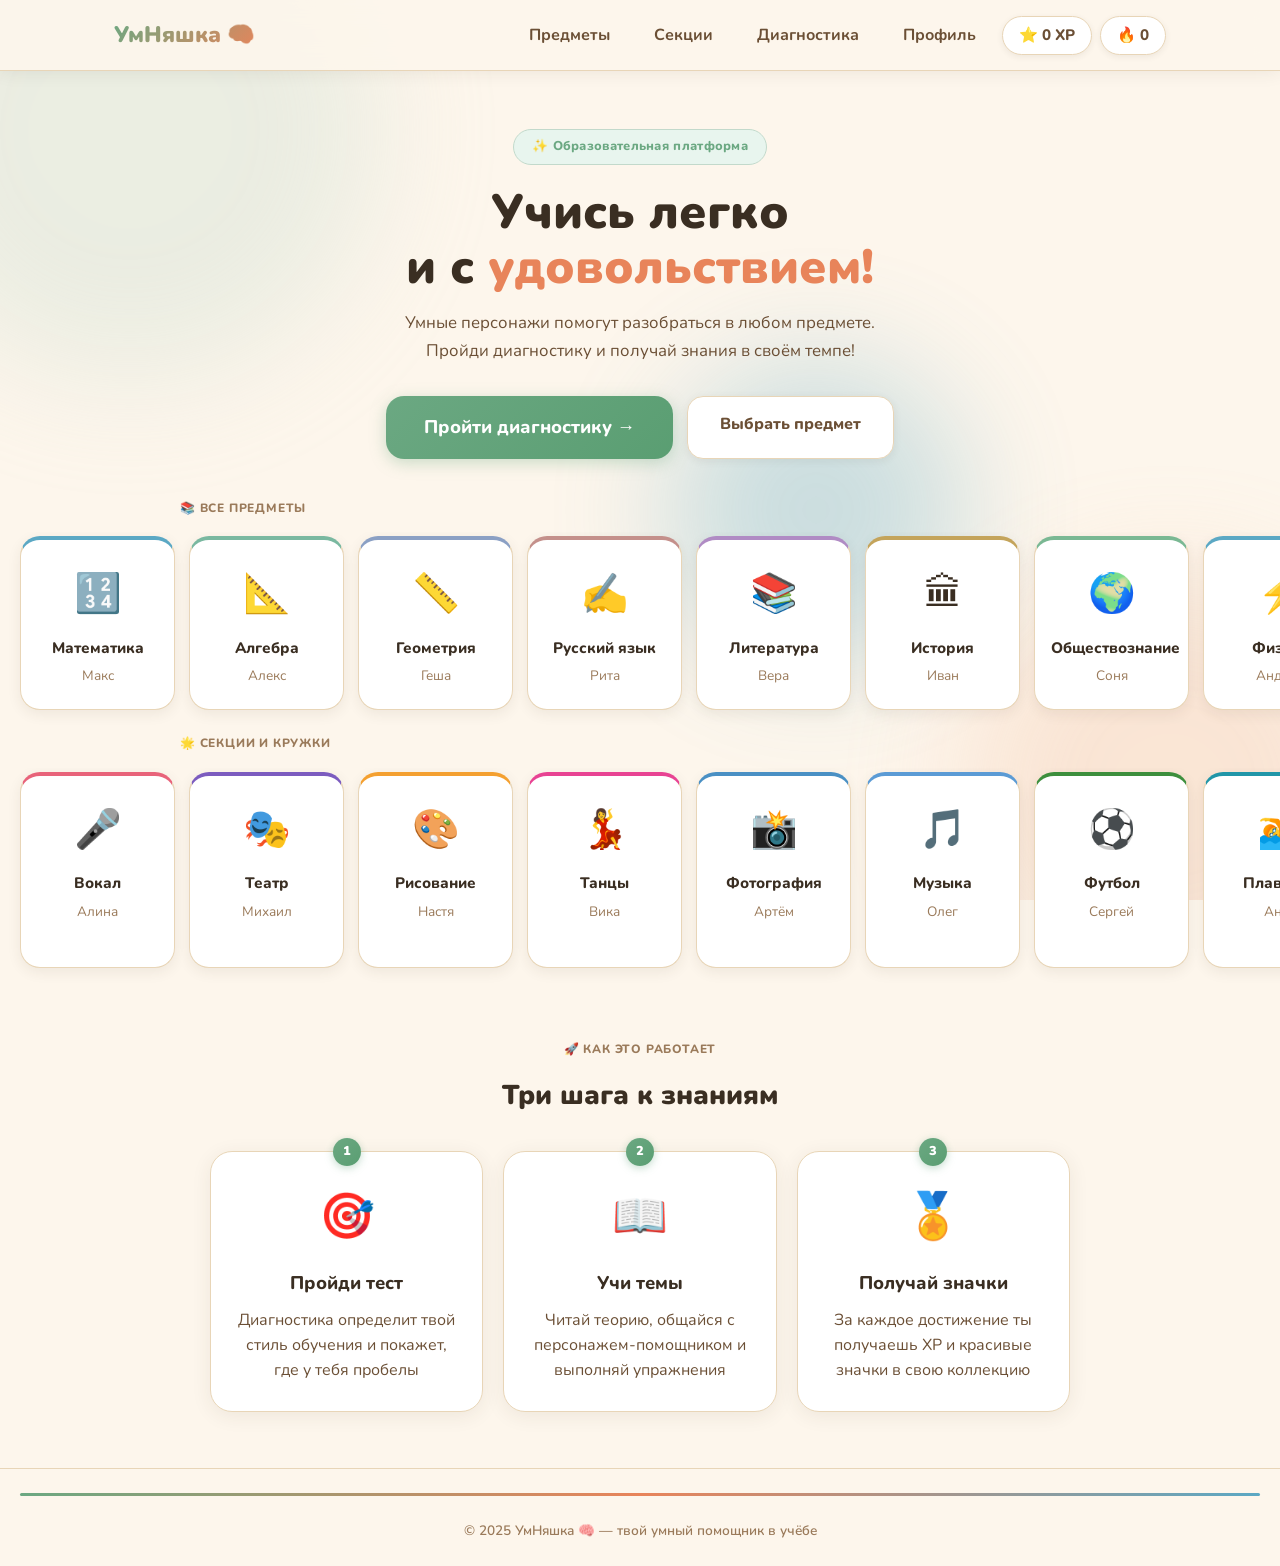
==== commit 4e8142b8: "feat: секции — 13 кружков (творческие, спорт, углублённые) с AI-педагогами" ====
--- a/index.html
+++ b/index.html
@@ -21,6 +21,7 @@
       <button class="nav-hamburger" onclick="this.nextElementSibling.classList.toggle('open')">☰</button>
       <div class="nav-links">
         <a href="subjects.html">Предметы</a>
+        <a href="sections.html">Секции</a>
         <a href="test.html">Диагностика</a>
         <a href="profile.html">Профиль</a>
         <span id="nav-xp" class="nav-badge">⭐ 0 XP</span>
@@ -49,6 +50,16 @@
     </div>
     <div class="subjects-strip-scroll" id="subjects-strip">
       <div class="loading-text">Загружаем предметы...</div>
+    </div>
+  </section>
+
+  <!-- Sections strip -->
+  <section class="subjects-strip-section">
+    <div class="container" style="padding-bottom:0">
+      <div class="section-label" style="padding: 0 4px 0 0">🌟 Секции и кружки</div>
+    </div>
+    <div class="subjects-strip-scroll" id="sections-strip">
+      <div class="loading-text">Загружаем секции...</div>
     </div>
   </section>
 
@@ -89,6 +100,25 @@
   <script src="js/app.js"></script>
   <script src="js/ui.js"></script>
   <script>
+    // Sections strip
+    fetch('data/sections.json')
+      .then(r => r.json())
+      .then(sections => {
+        const strip = document.getElementById('sections-strip');
+        const CAT_COLORS = { creative: '#e8637a', sport: '#3d8f3d', advanced: '#7c5cbf' };
+        strip.innerHTML = sections.map(s => `
+          <a href="section.html?id=${s.id}" class="subject-mini-card" style="border-top:4px solid ${s.color}">
+            <span class="subject-mini-emoji">${s.emoji}</span>
+            <div class="subject-mini-name">${s.name}</div>
+            <div class="subject-mini-char">${s.char}</div>
+          </a>
+        `).join('');
+      })
+      .catch(() => {
+        document.getElementById('sections-strip').innerHTML = '';
+      });
+  </script>
+  <script>
     fetch('data/subjects.json')
       .then(r => r.json())
       .then(subjects => {
--- a/css/style.css
+++ b/css/style.css
@@ -492,17 +492,29 @@
   display: flex; flex-direction: column; gap: 12px;
   padding: 4px 0;
 }
-.chat-message {
+.chat-message, .chat-msg {
   max-width: 88%; padding: 13px 18px; font-size: 1rem; line-height: 1.55;
 }
-.chat-message.from-char {
+.chat-message.from-char, .chat-msg.char {
   background: var(--bg2); border: 1.5px solid var(--border);
   border-radius: 6px 18px 18px 18px; align-self: flex-start; color: var(--text);
 }
-.chat-message.from-user {
+.chat-message.from-user, .chat-msg.user {
   background: linear-gradient(135deg, var(--sage), #5a9e72);
   color: #fff; border-radius: 18px 6px 18px 18px; align-self: flex-end;
 }
+.chat-typing {
+  display: flex; gap: 4px; align-self: flex-start; padding: 12px 16px;
+  background: var(--bg2); border: 1.5px solid var(--border);
+  border-radius: 6px 18px 18px 18px;
+}
+.chat-typing span {
+  width: 8px; height: 8px; background: var(--text3); border-radius: 50%;
+  animation: typing 1.2s infinite;
+}
+.chat-typing span:nth-child(2) { animation-delay: .2s; }
+.chat-typing span:nth-child(3) { animation-delay: .4s; }
+@keyframes typing { 0%,60%,100%{transform:translateY(0)} 30%{transform:translateY(-8px)} }
 .chat-input-row { display: flex; gap: 8px; }
 .chat-input {
   flex: 1; border: 1.5px solid var(--border); border-radius: 14px;
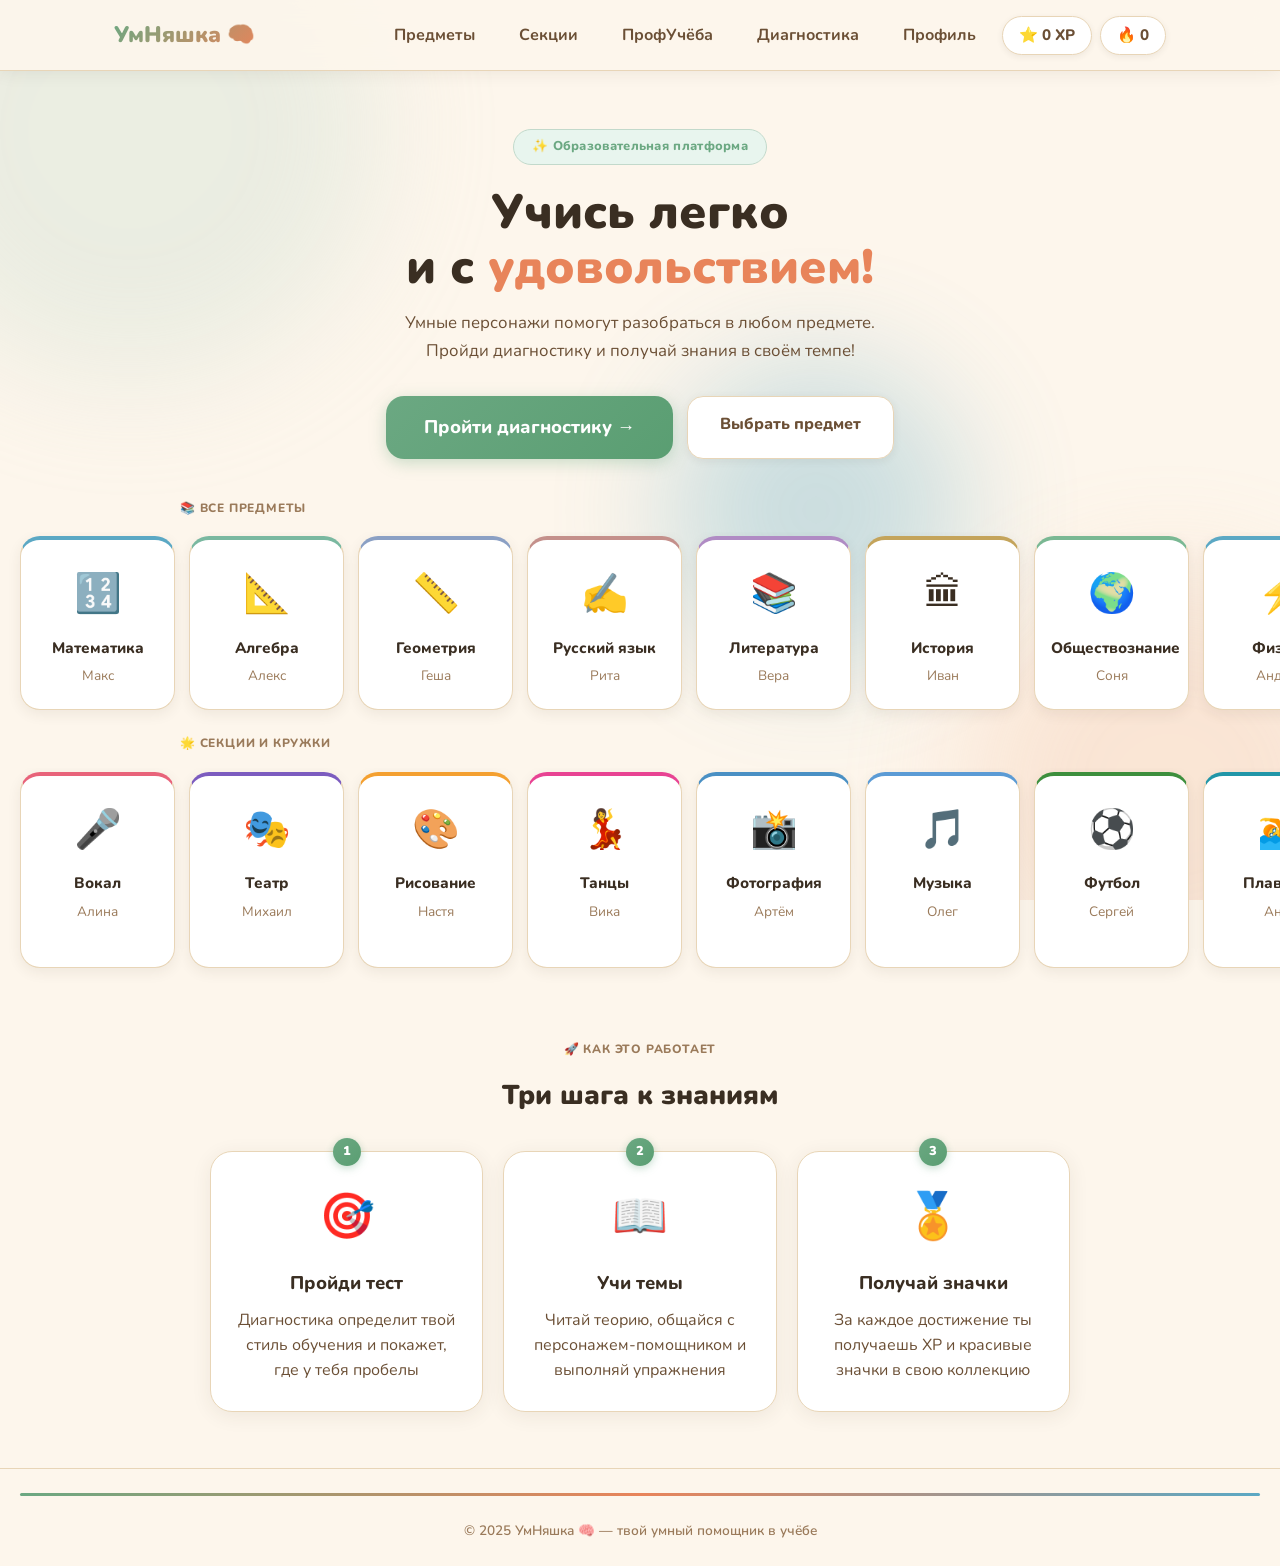
==== commit f121584b: "feat: ПрофУчёба — 10 направлений, 30 профессий, AI-генерация уроков" ====
--- a/index.html
+++ b/index.html
@@ -22,6 +22,7 @@
       <div class="nav-links">
         <a href="subjects.html">Предметы</a>
         <a href="sections.html">Секции</a>
+        <a href="profuniversity.html">ПрофУчёба</a>
         <a href="test.html">Диагностика</a>
         <a href="profile.html">Профиль</a>
         <span id="nav-xp" class="nav-badge">⭐ 0 XP</span>
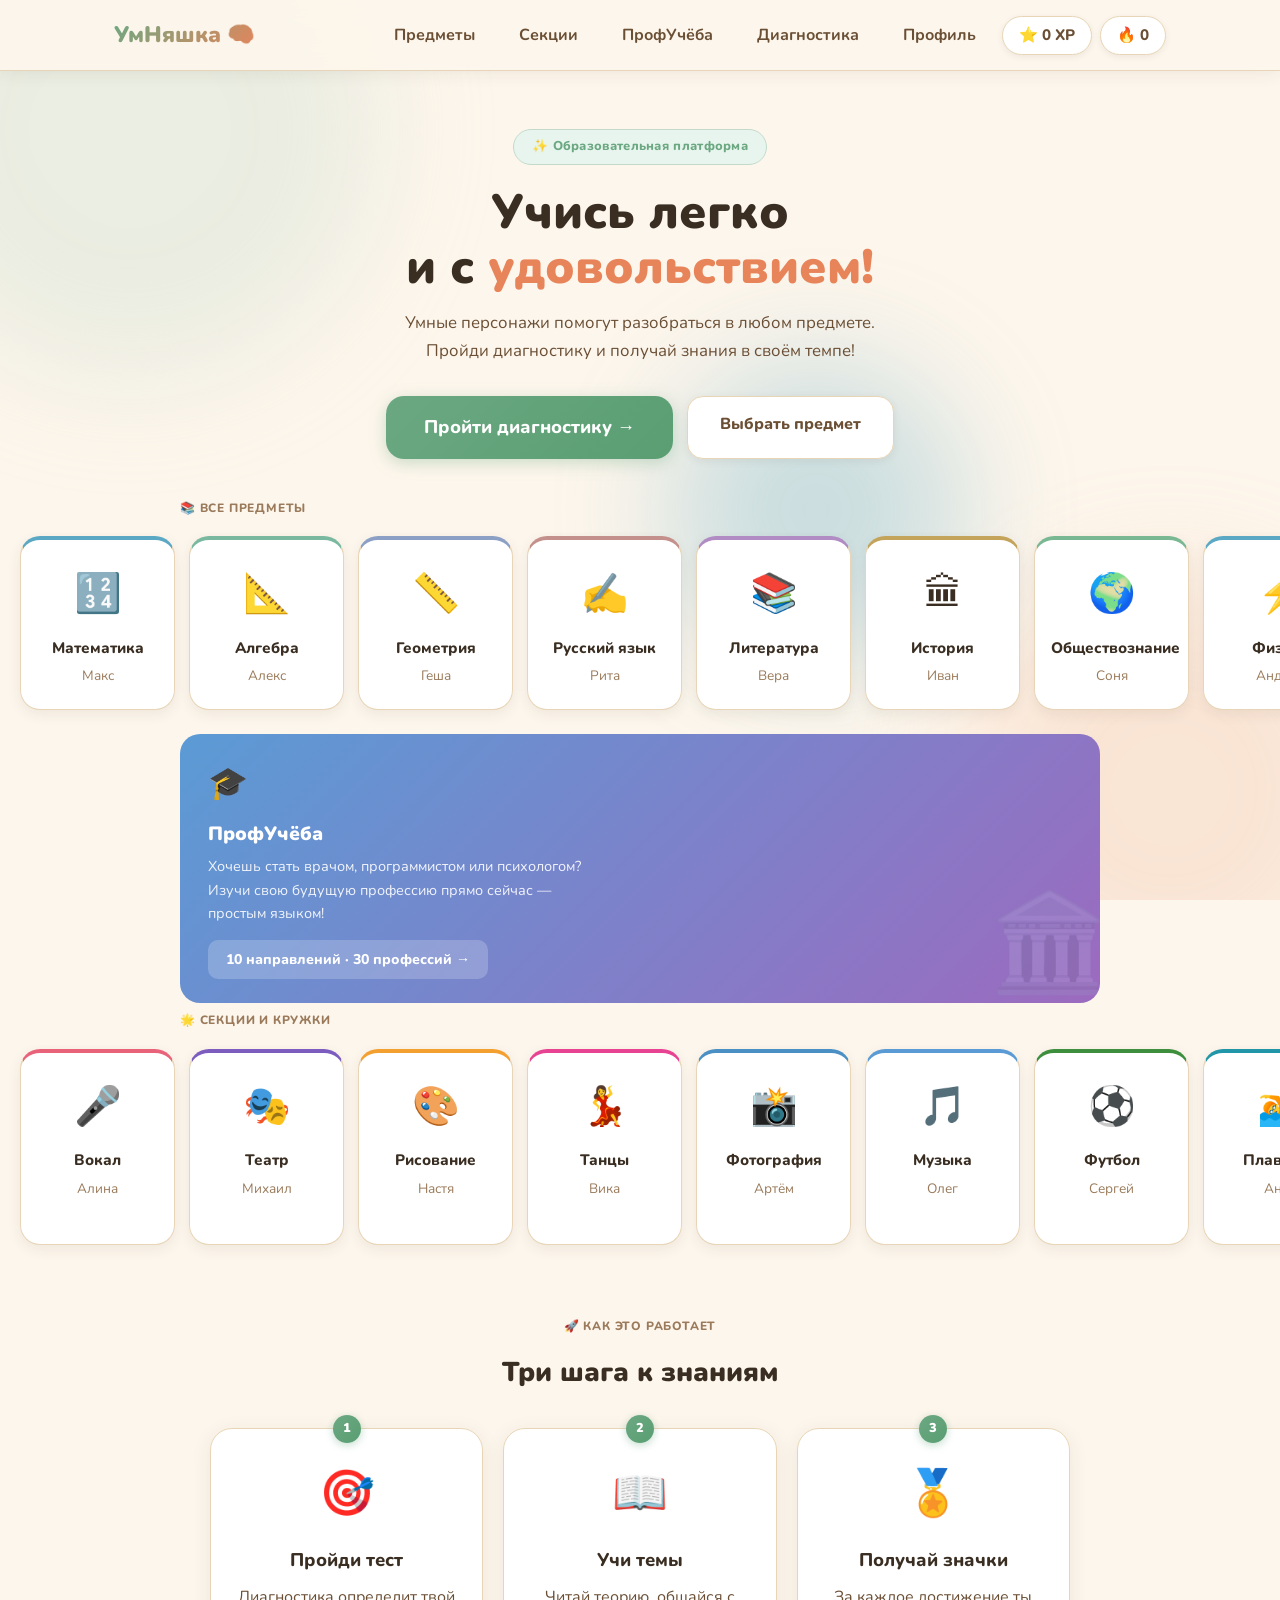
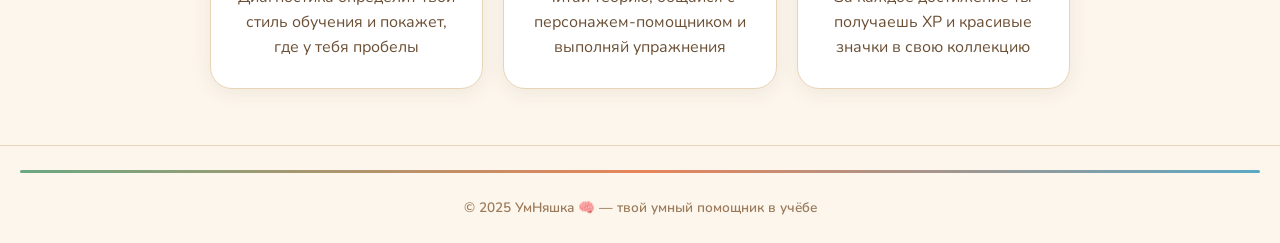
==== commit df50c5cc: "feat: добавить баннер ПрофУчёбы на главную страницу" ====
--- a/index.html
+++ b/index.html
@@ -51,6 +51,19 @@
     </div>
     <div class="subjects-strip-scroll" id="subjects-strip">
       <div class="loading-text">Загружаем предметы...</div>
+    </div>
+  </section>
+
+  <!-- ПрофУчёба banner -->
+  <section style="padding:0 0 8px">
+    <div class="container">
+      <a href="profuniversity.html" style="display:block;text-decoration:none;background:linear-gradient(135deg,#5b9bd5,#9c6abf);border-radius:20px;padding:24px 28px;color:#fff;position:relative;overflow:hidden">
+        <div style="font-size:2rem;margin-bottom:8px">🎓</div>
+        <div style="font-weight:900;font-size:1.2rem;margin-bottom:4px">ПрофУчёба</div>
+        <div style="font-size:.9rem;opacity:.9;max-width:400px">Хочешь стать врачом, программистом или психологом? Изучи свою будущую профессию прямо сейчас — простым языком!</div>
+        <div style="margin-top:14px;background:rgba(255,255,255,.2);border-radius:10px;display:inline-block;padding:8px 18px;font-weight:800;font-size:.88rem">10 направлений · 30 профессий →</div>
+        <div style="position:absolute;right:-10px;bottom:-20px;font-size:6rem;opacity:.15">🏛️</div>
+      </a>
     </div>
   </section>
 
